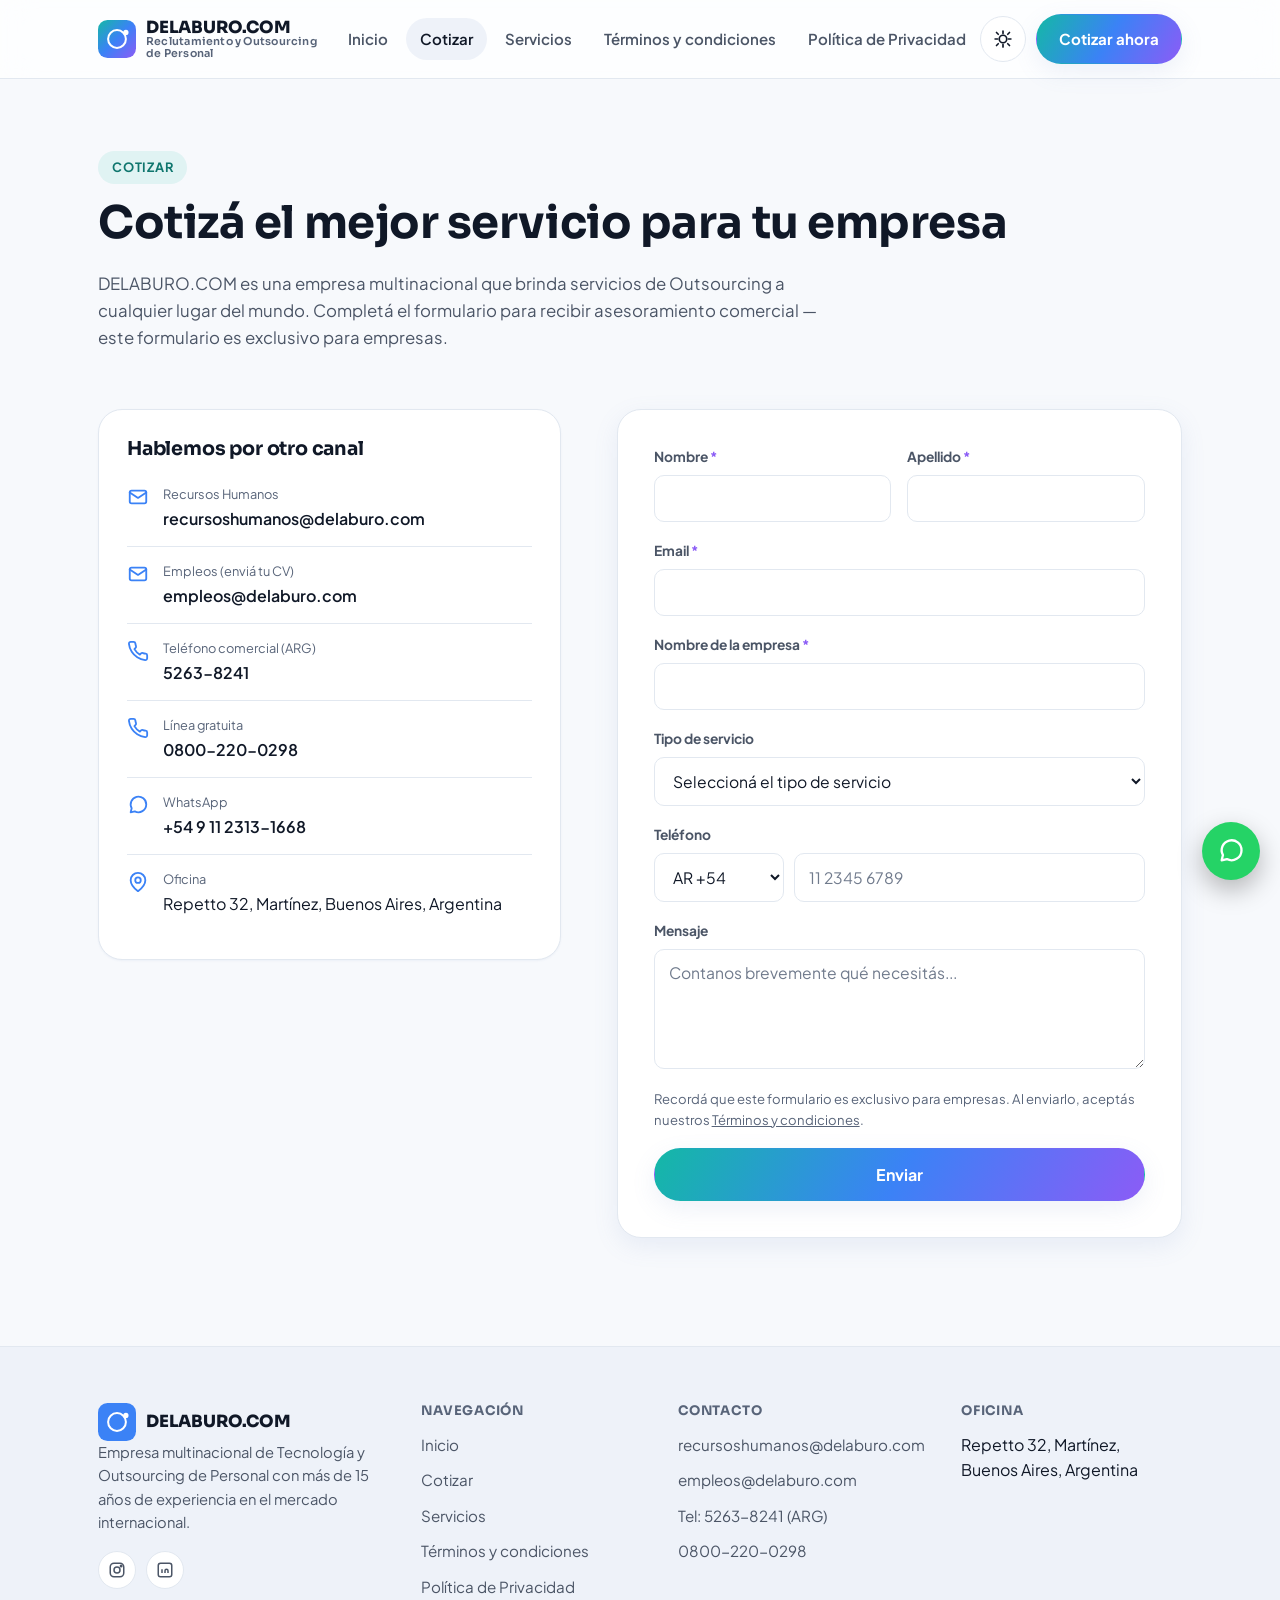
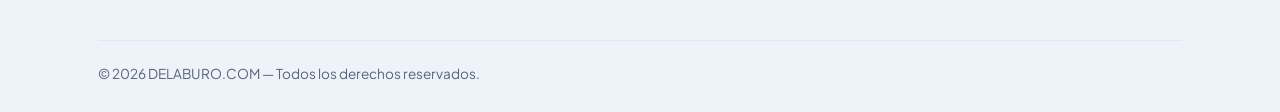
==== cotizar.html @ fa8ef49d "Add cotizar.html for quote requests This file contains the HTML structure for the 'Cotizar' page, in" ====
<!doctype html>
  <html lang="es">
  <head>
  <meta charset="UTF-8">
  <script>document.documentElement.classList.add('js');</script>
  <meta name="viewport" content="width=device-width, initial-scale=1">
  <title>Cotizar | DELABURO.COM</title>
  <meta name="description" content="Completá el formulario y recibí asesoramiento comercial de DELABURO.COM, empresa multinacional de Outsourcing de Personal y Tecnología.">
  <link rel="canonical" href="https://www.delaburo.com/cotizar.html">
  <meta name="theme-color" content="#3b82f6">
  <link rel="icon" href="favicon.svg" type="image/svg+xml">
  <link rel="preconnect" href="https://fonts.googleapis.com">
  <link rel="preconnect" href="https://fonts.gstatic.com" crossorigin>
  <link rel="stylesheet" href="assets/css/styles.css">
  </head>
  <body>
  <a class="skip-link" href="#main">Saltar al contenido principal</a>

  <header class="site-header">
  <div class="container nav">
  <a href="index.html" class="brand" aria-label="DELABURO.COM — Inicio">
  <svg class="brand-mark" viewBox="0 0 64 64" aria-hidden="true">
  <defs><linearGradient id="gNav" x1="0" y1="0" x2="1" y2="1">
  <stop offset="0%" stop-color="#14b8a6"/><stop offset="50%" stop-color="#3b82f6"/><stop offset="100%" stop-color="#8b5cf6"/>
  </linearGradient></defs>
  <rect width="64" height="64" rx="16" fill="url(#gNav)"/>
  <circle cx="32" cy="32" r="15" fill="none" stroke="#fff" stroke-width="3.4"/>
  <circle cx="47" cy="21" r="4.4" fill="#fff"/>
  </svg>
  <span class="brand-text"><strong>DELABURO.COM</strong><span>Reclutamiento y Outsourcing de Personal</span></span>
</a>

<nav class="nav-links" aria-label="Navegación principal">
<a href="index.html">Inicio</a>
<a href="cotizar.html" aria-current="page">Cotizar</a>
  <a href="index.html#servicios">Servicios</a>
  <a href="terminos.html">Términos y condiciones</a>
<a href="privacidad.html">Política de Privacidad</a>
</nav>

<div class="nav-actions">
<button class="theme-toggle" data-theme-toggle type="button" aria-label="Cambiar entre tema claro y oscuro" aria-pressed="false">
<svg class="icon-sun" viewBox="0 0 24 24" fill="none" stroke="currentColor" stroke-width="2" stroke-linecap="round" aria-hidden="true"><circle cx="12" cy="12" r="4.5"/><path d="M12 2.5v3M12 18.5v3M4.2 4.2l2.1 2.1M17.7 17.7l2.1 2.1M2.5 12h3M18.5 12h3M4.2 19.8l2.1-2.1M17.7 6.3l2.1-2.1"/></svg>
  <svg class="icon-moon" viewBox="0 0 24 24" fill="none" stroke="currentColor" stroke-width="2" stroke-linecap="round" stroke-linejoin="round" aria-hidden="true"><path d="M20 14.5A8.5 8.5 0 1 1 9.5 4a7 7 0 0 0 10.5 10.5Z"/></svg>
  </button>
  <a href="cotizar.html" class="btn btn-primary">Cotizar ahora</a>
  <button class="hamburger" data-mobile-open type="button" aria-label="Abrir menú" aria-expanded="false" aria-controls="mobile-nav">
  <svg viewBox="0 0 24 24" fill="none" stroke="currentColor" stroke-width="2" stroke-linecap="round" aria-hidden="true"><path d="M4 7h16M4 12h16M4 17h16"/></svg>
  </button>
  </div>
  </div>
  </header>

  <div class="mobile-nav" data-mobile-nav id="mobile-nav">
  <div class="mobile-nav-inner">
  <div class="mobile-nav-top">
  <span class="brand">
  <svg class="brand-mark" viewBox="0 0 64 64" aria-hidden="true"><rect width="64" height="64" rx="16" fill="#3b82f6"/><circle cx="32" cy="32" r="15" fill="none" stroke="#fff" stroke-width="3.4"/><circle cx="47" cy="21" r="4.4" fill="#fff"/></svg>
  <span class="brand-text"><strong>DELABURO.COM</strong></span>
  </span>
  <button class="close-btn" data-mobile-close type="button" aria-label="Cerrar menú">
  <svg viewBox="0 0 24 24" fill="none" stroke="currentColor" stroke-width="2" stroke-linecap="round" aria-hidden="true"><path d="M6 6l12 12M18 6L6 18"/></svg>
  </button>
  </div>
  <nav aria-label="Menú móvil">
  <a href="index.html">Inicio</a>
  <a href="cotizar.html">Cotizar</a>
  <a href="index.html#servicios">Servicios</a>
  <a href="terminos.html">Términos y condiciones</a>
<a href="privacidad.html">Política de Privacidad</a>
</nav>
<a href="cotizar.html" class="btn btn-primary btn-block btn-lg">Cotizar ahora</a>
  </div>
  </div>

  <main id="main">
  <section class="page-hero">
  <div class="container">
  <span class="section-eyebrow">Cotizar</span>
  <h1>Cotizá el mejor servicio para tu empresa</h1>
<p>DELABURO.COM es una empresa multinacional que brinda servicios de Outsourcing a cualquier lugar del mundo. Completá el formulario para recibir asesoramiento comercial — este formulario es exclusivo para empresas.</p>
</div>
</section>

  <section style="padding-top:0;">
  <div class="container contact-grid">
  <div class="info-card reveal">
  <h2 style="font-size:1.2rem;">Hablemos por otro canal</h2>
  <div class="info-row">
  <svg viewBox="0 0 24 24" fill="none" stroke="currentColor" stroke-width="2" stroke-linecap="round" stroke-linejoin="round"><rect x="3" y="5" width="18" height="14" rx="2"/><path d="m3 7 9 6 9-6"/></svg>
  <div><span class="label">Recursos Humanos</span><a href="mailto:recursoshumanos@delaburo.com">recursoshumanos@delaburo.com</a></div>
  </div>
  <div class="info-row">
  <svg viewBox="0 0 24 24" fill="none" stroke="currentColor" stroke-width="2" stroke-linecap="round" stroke-linejoin="round"><rect x="3" y="5" width="18" height="14" rx="2"/><path d="m3 7 9 6 9-6"/></svg>
  <div><span class="label">Empleos (enviá tu CV)</span><a href="mailto:empleos@delaburo.com">empleos@delaburo.com</a></div>
  </div>
  <div class="info-row">
  <svg viewBox="0 0 24 24" fill="none" stroke="currentColor" stroke-width="2" stroke-linecap="round" stroke-linejoin="round"><path d="M22 16.92v3a2 2 0 0 1-2.18 2 19.8 19.8 0 0 1-8.63-3.07 19.5 19.5 0 0 1-6-6 19.8 19.8 0 0 1-3.07-8.67A2 2 0 0 1 4.11 2h3a2 2 0 0 1 2 1.72c.13 1 .36 1.94.68 2.85a2 2 0 0 1-.45 2.11L8.09 9.91a16 16 0 0 0 6 6l1.23-1.25a2 2 0 0 1 2.11-.45c.91.32 1.85.55 2.85.68A2 2 0 0 1 22 16.92Z"/></svg>
  <div><span class="label">Teléfono comercial (ARG)</span><a href="tel:+541152638241">5263-8241</a></div>
  </div>
  <div class="info-row">
  <svg viewBox="0 0 24 24" fill="none" stroke="currentColor" stroke-width="2" stroke-linecap="round" stroke-linejoin="round"><path d="M22 16.92v3a2 2 0 0 1-2.18 2 19.8 19.8 0 0 1-8.63-3.07 19.5 19.5 0 0 1-6-6 19.8 19.8 0 0 1-3.07-8.67A2 2 0 0 1 4.11 2h3a2 2 0 0 1 2 1.72c.13 1 .36 1.94.68 2.85a2 2 0 0 1-.45 2.11L8.09 9.91a16 16 0 0 0 6 6l1.23-1.25a2 2 0 0 1 2.11-.45c.91.32 1.85.55 2.85.68A2 2 0 0 1 22 16.92Z"/></svg>
  <div><span class="label">Línea gratuita</span><a href="tel:08002200298">0800-220-0298</a></div>
</div>
<div class="info-row">
  <svg viewBox="0 0 24 24" fill="none" stroke="currentColor" stroke-width="2" stroke-linecap="round" stroke-linejoin="round"><path d="M21 11.5a8.5 8.5 0 0 1-12.5 7.4L4 20l1.1-4.5A8.5 8.5 0 1 1 21 11.5Z"/></svg>
  <div><span class="label">WhatsApp</span><a href="https://wa.me/5491123131668" target="_blank" rel="noopener">+54 9 11 2313-1668</a></div>
  </div>
  <div class="info-row">
  <svg viewBox="0 0 24 24" fill="none" stroke="currentColor" stroke-width="2" stroke-linecap="round" stroke-linejoin="round"><path d="M20 10c0 6-8 12-8 12s-8-6-8-12a8 8 0 0 1 16 0Z"/><circle cx="12" cy="10" r="3"/></svg>
  <div><span class="label">Oficina</span><span>Repetto 32, Martínez, Buenos Aires, Argentina</span></div>
  </div>
  </div>

  <div class="form-card reveal">
  <form data-quote-form data-endpoint="https://formspree.io/f/TU_ID_DE_FORMSPREE" novalidate>
  <div class="form-row">
  <div class="field">
  <label for="nombre">Nombre <span class="req">*</span></label>
  <input id="nombre" name="nombre" type="text" autocomplete="given-name" required>
  </div>
  <div class="field">
  <label for="apellido">Apellido <span class="req">*</span></label>
  <input id="apellido" name="apellido" type="text" autocomplete="family-name" required>
  </div>
  </div>

  <div class="field">
  <label for="email">Email <span class="req">*</span></label>
  <input id="email" name="email" type="email" autocomplete="email" required>
  </div>

  <div class="field">
  <label for="empresa">Nombre de la empresa <span class="req">*</span></label>
<input id="empresa" name="empresa" type="text" autocomplete="organization" required>
  </div>

  <div class="field">
  <label for="servicio">Tipo de servicio</label>
<select id="servicio" name="servicio">
<option value="">Seleccioná el tipo de servicio</option>
<option>Outsourcing de Personal</option>
<option>Reclutamiento y Selección de Talentos</option>
<option>Administración de Nóminas y Payroll</option>
<option>Consultoría especializada</option>
<option>IT Services e Instalaciones</option>
  <option>Software Factory</option>
  <option>Psicología online</option>
<option>Otro</option>
</select>
</div>

<div class="field">
  <label for="telefono">Teléfono</label>
  <div class="phone-row">
  <select aria-label="Prefijo telefónico" data-country-select>
  </select>
  <input id="telefono" name="telefono" type="tel" autocomplete="tel-national" placeholder="11 2345 6789">
  </div>
  </div>

  <div class="field">
  <label for="mensaje">Mensaje</label>
  <textarea id="mensaje" name="mensaje" placeholder="Contanos brevemente qué necesitás..."></textarea>
  </div>

  <p class="form-note">Recordá que este formulario es exclusivo para empresas. Al enviarlo, aceptás nuestros <a href="terminos.html" style="text-decoration:underline;">Términos y condiciones</a>.</p>

<button type="submit" class="btn btn-primary btn-block btn-lg">Enviar</button>
  <div class="form-status" data-form-status role="status" aria-live="polite"></div>
  </form>
  </div>
  </div>
  </section>
  </main>

  <footer class="site-footer">
  <div class="container">
  <div class="footer-grid">
  <div class="footer-brand">
  <a href="index.html" class="brand" aria-label="DELABURO.COM — Inicio">
  <svg class="brand-mark" viewBox="0 0 64 64" aria-hidden="true"><rect width="64" height="64" rx="16" fill="#3b82f6"/><circle cx="32" cy="32" r="15" fill="none" stroke="#fff" stroke-width="3.4"/><circle cx="47" cy="21" r="4.4" fill="#fff"/></svg>
  <span class="brand-text"><strong>DELABURO.COM</strong></span>
  </a>
  <p>Empresa multinacional de Tecnología y Outsourcing de Personal con más de 15 años de experiencia en el mercado internacional.</p>
  <div class="social-row">
  <a href="https://www.instagram.com/delaburo.com/" target="_blank" rel="noopener" aria-label="Delaburo en Instagram">
  <svg viewBox="0 0 24 24" fill="none" stroke="currentColor" stroke-width="2"><rect x="3" y="3" width="18" height="18" rx="5"/><circle cx="12" cy="12" r="4"/><circle cx="17.5" cy="6.5" r="1"/></svg>
  </a>
  <a href="https://www.linkedin.com/company/delaburo/" target="_blank" rel="noopener" aria-label="Delaburo en LinkedIn">
  <svg viewBox="0 0 24 24" fill="none" stroke="currentColor" stroke-width="2"><rect x="3" y="3" width="18" height="18" rx="3"/><line x1="8" y1="11" x2="8" y2="16"/><line x1="8" y1="8" x2="8" y2="8"/><path d="M12 16v-3a2 2 0 0 1 4 0v3"/></svg>
  </a>
  </div>
  </div>
  <div class="footer-col">
  <h3>Navegación</h3>
  <ul>
  <li><a href="index.html">Inicio</a></li>
  <li><a href="cotizar.html">Cotizar</a></li>
  <li><a href="index.html#servicios">Servicios</a></li>
  <li><a href="terminos.html">Términos y condiciones</a></li>
<li><a href="privacidad.html">Política de Privacidad</a></li>
</ul>
</div>
<div class="footer-col">
<h3>Contacto</h3>
<ul>
<li><a href="mailto:recursoshumanos@delaburo.com">recursoshumanos@delaburo.com</a></li>
<li><a href="mailto:empleos@delaburo.com">empleos@delaburo.com</a></li>
<li><a href="tel:+541152638241">Tel: 5263-8241 (ARG)</a></li>
<li><a href="tel:08002200298">0800-220-0298</a></li>
</ul>
</div>
  <div class="footer-col">
  <h3>Oficina</h3>
  <ul><li>Repetto 32, Martínez,<br>Buenos Aires, Argentina</li></ul>
  </div>
  </div>
  <div class="footer-bottom">
  <span>© <span data-year>2026</span> DELABURO.COM — Todos los derechos reservados.</span>
  </div>
  </div>
  </footer>

  <a class="wa-float" href="https://wa.me/5491123131668?text=Hola%20Delaburo%2C%20quisiera%20m%C3%A1s%20informaci%C3%B3n" target="_blank" rel="noopener" aria-label="Escribinos por WhatsApp">
  <svg viewBox="0 0 24 24" fill="none" stroke="#fff" stroke-width="2" stroke-linecap="round" stroke-linejoin="round" aria-hidden="true"><path d="M21 11.5a8.5 8.5 0 0 1-12.5 7.4L4 20l1.1-4.5A8.5 8.5 0 1 1 21 11.5Z"/></svg>
  </a>

  <script src="assets/js/countries.js" defer></script>
  <script src="assets/js/main.js" defer></script>
  </body>
  </html>
---- assets/css/styles.css ----
/* ==========================================================================
DELABURO.COM — Design System
Modernizacion 2026: identidad preservada (teal → azul → violeta),
con tema claro/oscuro, tipografia geometrica y micro-interacciones.
========================================================================== */

@import url('https://fonts.googleapis.com/css2?family=Plus+Jakarta+Sans:wght@400;500;600;700;800&family=Sora:wght@600;700;800&display=swap');

:root{
/* --- Brand hues (constantes en ambos temas) --- */
--brand-teal: #14b8a6;
--brand-teal-2: #2dd4bf;
--brand-blue: #3b82f6;
--brand-blue-2: #60a5fa;
--brand-violet: #8b5cf6;
--brand-violet-2: #a78bfa;
--brand-gradient: linear-gradient(120deg, var(--brand-teal) 0%, var(--brand-blue) 50%, var(--brand-violet) 100%);
--brand-gradient-soft: linear-gradient(120deg, rgba(20,184,166,.16) 0%, rgba(59,130,246,.16) 50%, rgba(139,92,246,.16) 100%);

/* --- Light theme tokens --- */
--bg: #f7f9fc;
--bg-elevated: #ffffff;
--surface: #ffffff;
--surface-2: #eef2f9;
--border: #e2e8f0;
--text: #101827;
--text-muted: #4b5566;
--text-soft: #586479;
--on-brand: #ffffff;
--shadow-color: 220 40% 60%;
--shadow-sm: 0 1px 2px hsl(var(--shadow-color) / 0.08);
--shadow-md: 0 8px 24px hsl(var(--shadow-color) / 0.12);
--shadow-lg: 0 20px 48px hsl(var(--shadow-color) / 0.16);
--focus-ring: 0 0 0 3px rgba(59,130,246,.45);
--nav-bg: rgba(255,255,255,.72);
--hero-fg: #ffffff;
--hero-overlay: linear-gradient(135deg, rgba(6,60,60,.62), rgba(10,45,110,.58) 55%, rgba(50,20,90,.55));
--chip-bg: rgba(20,184,166,.10);
--chip-fg: #0f766e;
--radius-sm: 10px;
--radius-md: 16px;
--radius-lg: 24px;
--radius-pill: 999px;
--maxw: 1180px;
--font-display: 'Sora', 'Plus Jakarta Sans', system-ui, sans-serif;
--font-body: 'Plus Jakarta Sans', system-ui, -apple-system, sans-serif;
}

:root:not([data-theme="light"]) {
@media (prefers-color-scheme: dark){
--bg: #0a0e17;
--bg-elevated: #0f1524;
--surface: #111827;
--surface-2: #161f33;
--border: #232f47;
--text: #eef2f9;
--text-muted: #aab4c8;
--text-soft: #7c869c;
--on-brand: #ffffff;
--shadow-color: 220 70% 3%;
--shadow-sm: 0 1px 2px hsl(var(--shadow-color) / 0.4);
--shadow-md: 0 8px 24px hsl(var(--shadow-color) / 0.55);
--shadow-lg: 0 24px 60px hsl(var(--shadow-color) / 0.6);
--nav-bg: rgba(15,21,36,.66);
--hero-fg: #ffffff;
--hero-overlay: linear-gradient(135deg, rgba(4,30,30,.72), rgba(8,25,60,.72) 55%, rgba(35,14,60,.72));
--chip-bg: rgba(45,212,191,.12);
--chip-fg: #5eead4;
}
}

:root[data-theme="dark"]{
--bg: #0a0e17;
--bg-elevated: #0f1524;
--surface: #111827;
--surface-2: #161f33;
--border: #232f47;
--text: #eef2f9;
--text-muted: #aab4c8;
--text-soft: #7c869c;
--on-brand: #ffffff;
--shadow-color: 220 70% 3%;
--shadow-sm: 0 1px 2px hsl(var(--shadow-color) / 0.4);
--shadow-md: 0 8px 24px hsl(var(--shadow-color) / 0.55);
--shadow-lg: 0 24px 60px hsl(var(--shadow-color) / 0.6);
--nav-bg: rgba(15,21,36,.66);
--hero-fg: #ffffff;
--hero-overlay: linear-gradient(135deg, rgba(4,30,30,.72), rgba(8,25,60,.72) 55%, rgba(35,14,60,.72));
--chip-bg: rgba(45,212,191,.12);
--chip-fg: #5eead4;
}

/* ---------- Reset & base ---------- */
*,*::before,*::after{ box-sizing: border-box; }
html{ scroll-behavior: smooth; overflow-x: hidden; }
@media (prefers-reduced-motion: reduce){
html{ scroll-behavior: auto; }
*,*::before,*::after{ animation-duration: .001ms !important; animation-iteration-count: 1 !important; transition-duration: .001ms !important; scroll-behavior: auto !important; }
}
body{
margin:0;
background: var(--bg);
color: var(--text);
font-family: var(--font-body);
font-size: 16px;
line-height: 1.6;
-webkit-font-smoothing: antialiased;
transition: background-color .35s ease, color .35s ease;
}
img{ max-width:100%; display:block; }
a{ color: inherit; text-decoration: none; }
h1,h2,h3,h4{ font-family: var(--font-display); line-height:1.15; margin:0 0 .5em; letter-spacing:-.01em; }
p{ margin:0 0 1em; color: var(--text-muted); }
ul{ margin:0; padding:0; list-style:none; }
button{ font-family: inherit; cursor:pointer; }
:focus-visible{ outline: none; box-shadow: var(--focus-ring); border-radius: 6px; }

.container{ width:100%; max-width: var(--maxw); margin-inline:auto; padding-inline: clamp(20px, 5vw, 48px); }
.visually-hidden{ position:absolute; width:1px; height:1px; padding:0; margin:-1px; overflow:hidden; clip:rect(0,0,0,0); white-space:nowrap; border:0; }

.skip-link{
position:absolute; left:12px; top:-60px; z-index:1000;
background: var(--brand-blue); color:#fff; padding:10px 16px; border-radius: var(--radius-sm);
transition: top .2s ease;
}
.skip-link:focus{ top:12px; }

/* ---------- Top announcement / utility ---------- */
.section-eyebrow{
display:inline-flex; align-items:center; gap:8px;
font-size: .8rem; font-weight:700; letter-spacing:.06em; text-transform:uppercase;
color: var(--chip-fg); background: var(--chip-bg);
padding: 6px 14px; border-radius: var(--radius-pill); margin-bottom: 14px;
}

/* ---------- Header / Nav ---------- */
.site-header{
position: sticky; top:0; z-index: 100;
background: var(--nav-bg);
backdrop-filter: blur(16px) saturate(140%);
-webkit-backdrop-filter: blur(16px) saturate(140%);
border-bottom: 1px solid var(--border);
}
.nav{
display:flex; align-items:center; justify-content:space-between;
padding-block: 14px;
}
.brand{ display:flex; align-items:center; gap:10px; font-family: var(--font-display); }
.brand-mark{ width:38px; height:38px; flex-shrink:0; }
.brand-text{ display:flex; flex-direction:column; line-height:1.05; }
.brand-text strong{ font-size: 1.05rem; font-weight:800; color: var(--text); }
.brand-text span{ font-size: .68rem; color: var(--text-soft); font-weight:600; letter-spacing:.02em; }

.nav-links{ display:flex; align-items:center; gap: 4px; }
.nav-links a{
font-weight:600; font-size:.94rem; color: var(--text-muted);
padding: 9px 14px; border-radius: var(--radius-pill);
transition: color .2s ease, background-color .2s ease;
white-space: nowrap;
}
.nav-links a:hover{ color: var(--text); background: var(--surface-2); }
.nav-links a[aria-current="page"]{ color: var(--text); background: var(--surface-2); }

.nav-actions{ display:flex; align-items:center; gap:10px; }

.theme-toggle{
position:relative; width:46px; height:46px; border-radius:50%;
border:1px solid var(--border); background: var(--surface);
display:flex; align-items:center; justify-content:center; color: var(--text);
transition: transform .2s ease, background-color .2s ease, border-color .2s ease;
}
.theme-toggle:hover{ transform: translateY(-2px); }
.theme-toggle svg{ width:20px; height:20px; }
.theme-toggle .icon-moon{ display:none; }
:root[data-theme="dark"] .theme-toggle .icon-sun{ display:none; }
:root[data-theme="dark"] .theme-toggle .icon-moon{ display:block; }
@media (prefers-color-scheme: dark){
:root:not([data-theme="light"]) .theme-toggle .icon-sun{ display:none; }
:root:not([data-theme="light"]) .theme-toggle .icon-moon{ display:block; }
}

.btn{
display:inline-flex; align-items:center; justify-content:center; gap:8px;
font-weight:700; font-size:.94rem; padding: 12px 22px; border-radius: var(--radius-pill);
border:1px solid transparent; transition: transform .2s ease, box-shadow .2s ease, background-color .2s ease, border-color .2s ease, color .2s ease;
white-space: nowrap;
}
.btn:active{ transform: translateY(1px); }
.btn-primary{ background: var(--brand-gradient); color:#fff; box-shadow: var(--shadow-md); }
.btn-primary:hover{ transform: translateY(-2px); box-shadow: var(--shadow-lg); }
.btn-ghost{ background: transparent; border-color: var(--border); color: var(--text); }
.btn-ghost:hover{ background: var(--surface-2); }
.btn-block{ width:100%; }
.btn-lg{ padding: 15px 28px; font-size:1rem; }

.hamburger{
display:none; width:46px; height:46px; border-radius: var(--radius-sm); border:1px solid var(--border);
background: var(--surface); align-items:center; justify-content:center; color: var(--text);
}
.hamburger svg{ width:22px; height:22px; }

/* Mobile nav sheet */
.mobile-nav{
display:none; position: fixed; inset:0; z-index: 200; background: var(--bg);
}
.mobile-nav.open{ display:block; }
.mobile-nav-inner{ padding: 18px clamp(20px,5vw,48px); }
.mobile-nav-top{ display:flex; align-items:center; justify-content:space-between; margin-bottom: 28px; }
.mobile-nav a{
display:block; padding: 16px 4px; font-size:1.25rem; font-weight:700; color: var(--text);
border-bottom: 1px solid var(--border);
}
.mobile-nav .btn{ margin-top: 24px; }
.close-btn{ width:46px; height:46px; border-radius:50%; border:1px solid var(--border); background:var(--surface); display:flex; align-items:center; justify-content:center; }
.close-btn svg{ width:20px; height:20px; }

@media (max-width: 900px){
.nav-links{ display:none; }
.hamburger{ display:flex; }
}
@media (max-width: 560px){
.nav-actions .btn-primary{ display:none; }
.brand-text span{ display:none; }
}

/* ---------- Hero ---------- */
.hero{
position:relative; overflow:hidden; color: var(--hero-fg);
padding-top: clamp(64px, 10vw, 108px);
padding-bottom: clamp(72px, 11vw, 130px);
}
.hero-bg{
position:absolute; inset:0; z-index:-2;
background: var(--brand-gradient);
background-size: 200% 200%;
animation: gradientShift 16s ease infinite;
}
@keyframes gradientShift{
0%{ background-position: 0% 50%; }
50%{ background-position: 100% 50%; }
100%{ background-position: 0% 50%; }
}
.hero-bg::after{ content:""; position:absolute; inset:0; background: var(--hero-overlay); }
.hero-noise{ position:absolute; inset:0; z-index:-1; opacity:.35; mix-blend-mode: overlay;
background-image: radial-gradient(circle at 20% 20%, rgba(255,255,255,.35), transparent 40%), radial-gradient(circle at 85% 30%, rgba(255,255,255,.25), transparent 45%), radial-gradient(circle at 50% 90%, rgba(255,255,255,.2), transparent 50%);
}
.hero-grid{ display:grid; grid-template-columns: 1.05fr .95fr; gap: clamp(32px, 6vw, 64px); align-items:center; }
@media (max-width: 980px){ .hero-grid{ grid-template-columns: 1fr; } }

.hero-eyebrow{
display:inline-flex; align-items:center; gap:8px; font-weight:700; font-size:.82rem;
letter-spacing:.06em; text-transform:uppercase; padding:7px 16px; border-radius: var(--radius-pill);
background: rgba(255,255,255,.14); border:1px solid rgba(255,255,255,.28); margin-bottom:20px;
backdrop-filter: blur(6px);
}
.hero h1{ font-size: clamp(2.1rem, 4.6vw, 3.4rem); font-weight:800; margin-bottom:.45em; }
.hero h1 em{ font-style:normal; background: linear-gradient(120deg,#fff,#d7f5ee); -webkit-background-clip:text; background-clip:text; color:transparent; }
.hero p.lead{ font-size: clamp(1rem, 1.6vw, 1.18rem); color: rgba(255,255,255,.88); max-width: 56ch; margin-bottom: 1.6em; }
.hero-ctas{ display:flex; flex-wrap:wrap; gap:14px; margin-bottom: 34px; }
.hero .btn-ghost{ border-color: rgba(255,255,255,.5); color:#fff; }
.hero .btn-ghost:hover{ background: rgba(255,255,255,.14); }

.hero-stats{ display:flex; flex-wrap:wrap; gap: clamp(20px,4vw,40px); }
.hero-stats div{ min-width:100px; }
.hero-stats strong{ display:block; font-family: var(--font-display); font-size: clamp(1.5rem,2.6vw,2rem); font-weight:800; }
.hero-stats span{ font-size:.85rem; color: rgba(255,255,255,.78); }

/* Hero visual: constellation graphic */
.hero-visual{ position:relative; aspect-ratio: 1/1; max-width:460px; margin-inline:auto; width:100%; }
.hero-visual svg{ width:100%; height:100%; }
.node-pulse{ animation: pulse 3s ease-in-out infinite; transform-origin: center; }
.node-pulse.d2{ animation-delay: .6s; }
.node-pulse.d3{ animation-delay: 1.2s; }
.node-pulse.d4{ animation-delay: 1.8s; }
@keyframes pulse{
0%,100%{ opacity:.55; transform: scale(1); }
50%{ opacity:1; transform: scale(1.18); }
}
.orbit{ animation: spin 40s linear infinite; transform-origin: center; }
.orbit-rev{ animation: spin 55s linear infinite reverse; transform-origin: center; }
@keyframes spin{ to{ transform: rotate(360deg); } }

/* ---------- Sections ---------- */
section{ padding-block: clamp(56px, 9vw, 108px); }
.section-head{ max-width: 640px; margin-bottom: clamp(32px, 5vw, 56px); }
.section-head.center{ margin-inline:auto; text-align:center; }
.section-head h2{ font-size: clamp(1.7rem, 3.4vw, 2.4rem); }
.section-head p{ font-size: 1.05rem; }

.alt-surface{ background: var(--surface-2); }

/* Reveal on scroll (progresive: sin JS, todo permanece visible) */
.js .reveal{ opacity:0; transform: translateY(24px); transition: opacity .7s ease, transform .7s ease; }
.js .reveal.is-visible{ opacity:1; transform:none; }

/* ---------- Cards grid (servicios / beneficios) ---------- */
.grid{ display:grid; gap: 20px; }
.grid-3{ grid-template-columns: repeat(3, 1fr); }
.grid-2{ grid-template-columns: repeat(2, 1fr); }
@media (max-width: 980px){ .grid-3{ grid-template-columns: repeat(2,1fr); } }
@media (max-width: 640px){ .grid-3, .grid-2{ grid-template-columns: 1fr; } }

.card{
background: var(--surface); border:1px solid var(--border); border-radius: var(--radius-lg);
padding: 28px; box-shadow: var(--shadow-sm);
transition: transform .25s ease, box-shadow .25s ease, border-color .25s ease;
}
.card:hover{ transform: translateY(-6px); box-shadow: var(--shadow-lg); border-color: transparent; }
.card-icon{
width:52px; height:52px; border-radius: var(--radius-md); display:flex; align-items:center; justify-content:center;
background: var(--brand-gradient-soft); color: var(--brand-blue); margin-bottom:18px;
}
:root[data-theme="dark"] .card-icon{ color: var(--brand-teal-2); }
@media (prefers-color-scheme: dark){ :root:not([data-theme="light"]) .card-icon{ color: var(--brand-teal-2); } }
.card-icon svg{ width:26px; height:26px; }
.card h3{ font-size:1.12rem; margin-bottom:.4em; }
.card p{ font-size:.96rem; margin-bottom:0; }

.check-list{ display:flex; flex-direction:column; gap:14px; }
.check-list li{ display:flex; align-items:flex-start; gap:12px; font-size:1rem; color: var(--text-muted); }
.check-list svg{ width:22px; height:22px; flex-shrink:0; color: var(--brand-teal); margin-top:2px; }

/* ---------- Sector strip (reemplaza logos que no tenemos) ---------- */
.sector-strip{ display:flex; flex-wrap:wrap; gap:12px; justify-content:center; }
.sector-chip{
display:inline-flex; align-items:center; gap:10px; padding: 12px 20px; border-radius: var(--radius-pill);
background: var(--surface); border:1px solid var(--border); font-weight:600; color: var(--text-muted); font-size:.94rem;
box-shadow: var(--shadow-sm);
}
.sector-chip svg{ width:18px; height:18px; color: var(--brand-blue); }

/* ---------- CTA banner ---------- */
.cta-banner{
position:relative; overflow:hidden; border-radius: var(--radius-lg); padding: clamp(36px,6vw,64px);
background: var(--brand-gradient); color:#fff; text-align:center; isolation:isolate;
}
.cta-banner::before{ content:""; position:absolute; inset:0; background: var(--hero-overlay); z-index:-1; }
.cta-banner h2{ color:#fff; font-size: clamp(1.5rem,3vw,2.1rem); }
.cta-banner p{ color: rgba(255,255,255,.86); max-width:56ch; margin-inline:auto; margin-bottom:1.6em; }
.cta-banner .btn-ghost{ border-color: rgba(255,255,255,.55); color:#fff; }
.cta-banner .btn-ghost:hover{ background: rgba(255,255,255,.16); }
.cta-actions{ display:flex; gap:14px; justify-content:center; flex-wrap:wrap; }

/* ---------- Contact / Cotizar ---------- */
.contact-grid{ display:grid; grid-template-columns: .9fr 1.1fr; gap: clamp(28px,5vw,56px); align-items:start; }
@media (max-width: 960px){ .contact-grid{ grid-template-columns: 1fr; } }

.info-card{ background: var(--surface); border:1px solid var(--border); border-radius: var(--radius-lg); padding: 28px; box-shadow: var(--shadow-sm); }
.info-row{ display:flex; gap:14px; padding-block:14px; border-bottom:1px solid var(--border); }
.info-row:last-child{ border-bottom:none; }
.info-row svg{ width:22px; height:22px; color: var(--brand-blue); flex-shrink:0; margin-top:2px; }
.info-row a{ color: var(--text); font-weight:600; }
.info-row a:hover{ color: var(--brand-blue); }
.info-row span.label{ display:block; font-size:.8rem; color: var(--text-soft); margin-bottom:2px; }

.form-card{ background: var(--surface); border:1px solid var(--border); border-radius: var(--radius-lg); padding: clamp(24px,4vw,36px); box-shadow: var(--shadow-md); }
.form-row{ display:grid; grid-template-columns: 1fr 1fr; gap:16px; }
@media (max-width:560px){ .form-row{ grid-template-columns:1fr; } }
.field{ margin-bottom:18px; }
.field label{ display:block; font-size:.86rem; font-weight:700; margin-bottom:7px; color: var(--text-muted); }
.field .req{ color: var(--brand-violet); }
.field input, .field select, .field textarea{
width:100%; padding: 13px 14px; border-radius: var(--radius-sm); border:1.5px solid var(--border);
background: var(--bg-elevated); color: var(--text); font-family: inherit; font-size:.98rem;
transition: border-color .2s ease, box-shadow .2s ease;
}
.field input:focus, .field select:focus, .field textarea:focus{ border-color: var(--brand-blue); box-shadow: var(--focus-ring); outline:none; }
.field input::placeholder, .field textarea::placeholder{ color: var(--text-soft); opacity:.85; }
.field textarea{ min-height: 120px; resize: vertical; }
.phone-row{ display:grid; grid-template-columns: 130px 1fr; gap:10px; }
.form-note{ font-size:.82rem; color: var(--text-soft); margin-top:-6px; margin-bottom:18px; }
.form-status{ margin-top:16px; padding:12px 16px; border-radius: var(--radius-sm); font-size:.92rem; font-weight:600; display:none; }
.form-status.show{ display:block; }
.form-status.ok{ background: rgba(20,184,166,.12); color:#0f766e; }
:root[data-theme="dark"] .form-status.ok{ color:#5eead4; }
.form-status.err{ background: rgba(239,68,68,.12); color:#b91c1c; }
:root[data-theme="dark"] .form-status.err{ color:#fca5a5; }

/* ---------- Footer ---------- */
.site-footer{ background: var(--surface-2); border-top:1px solid var(--border); padding-block: 56px 28px; margin-top: 0; }
.footer-grid{ display:grid; grid-template-columns: 1.3fr 1fr 1fr 1fr; gap: 36px; }
@media (max-width: 860px){ .footer-grid{ grid-template-columns: 1fr 1fr; } }
@media (max-width: 540px){ .footer-grid{ grid-template-columns: 1fr; } }
.footer-brand p{ max-width: 34ch; font-size:.92rem; }
.footer-col h3{ font-size:.82rem; text-transform:uppercase; letter-spacing:.06em; color: var(--text-soft); margin-bottom:14px; }
.footer-col ul{ display:flex; flex-direction:column; gap:10px; }
.footer-col a{ font-size:.95rem; color: var(--text-muted); }
.footer-col a:hover{ color: var(--brand-blue); }
.social-row{ display:flex; gap:10px; margin-top:16px; }
.social-row a{
width:38px; height:38px; border-radius:50%; border:1px solid var(--border); background: var(--surface);
display:flex; align-items:center; justify-content:center; color: var(--text-muted);
transition: color .2s ease, border-color .2s ease, transform .2s ease;
}
.social-row a:hover{ color: var(--brand-blue); transform: translateY(-2px); }
.social-row svg{ width:18px; height:18px; }
.footer-bottom{ margin-top: 40px; padding-top:22px; border-top:1px solid var(--border); display:flex; flex-wrap:wrap; gap:12px; justify-content:space-between; font-size:.85rem; color: var(--text-soft); }

/* ---------- WhatsApp float ---------- */
.wa-float{
position: fixed; right: 20px; bottom: 20px; z-index: 150;
width:58px; height:58px; border-radius:50%; background:#25D366; color:#fff;
display:flex; align-items:center; justify-content:center; box-shadow: 0 10px 26px rgba(0,0,0,.28);
transition: transform .2s ease;
}
.wa-float:hover{ transform: scale(1.08); }
.wa-float svg{ width:28px; height:28px; }

/* ---------- Legal pages ---------- */
.legal{ max-width: 780px; margin-inline:auto; }
.legal h1{ font-size: clamp(1.8rem,3.4vw,2.4rem); }
.legal .updated{ color: var(--text-soft); font-size:.9rem; margin-bottom: 2em; }
.legal h2{ font-size:1.25rem; margin-top:1.6em; }
.legal p{ font-size:1rem; }

/* ---------- Page hero (paginas internas) ---------- */
.page-hero{ padding-block: clamp(48px,7vw,72px) clamp(28px,5vw,40px); }
.page-hero h1{ font-size: clamp(1.9rem,4vw,2.8rem); }
.page-hero p{ max-width: 60ch; font-size:1.05rem; }

/* Utility */
.mt-0{ margin-top:0; }
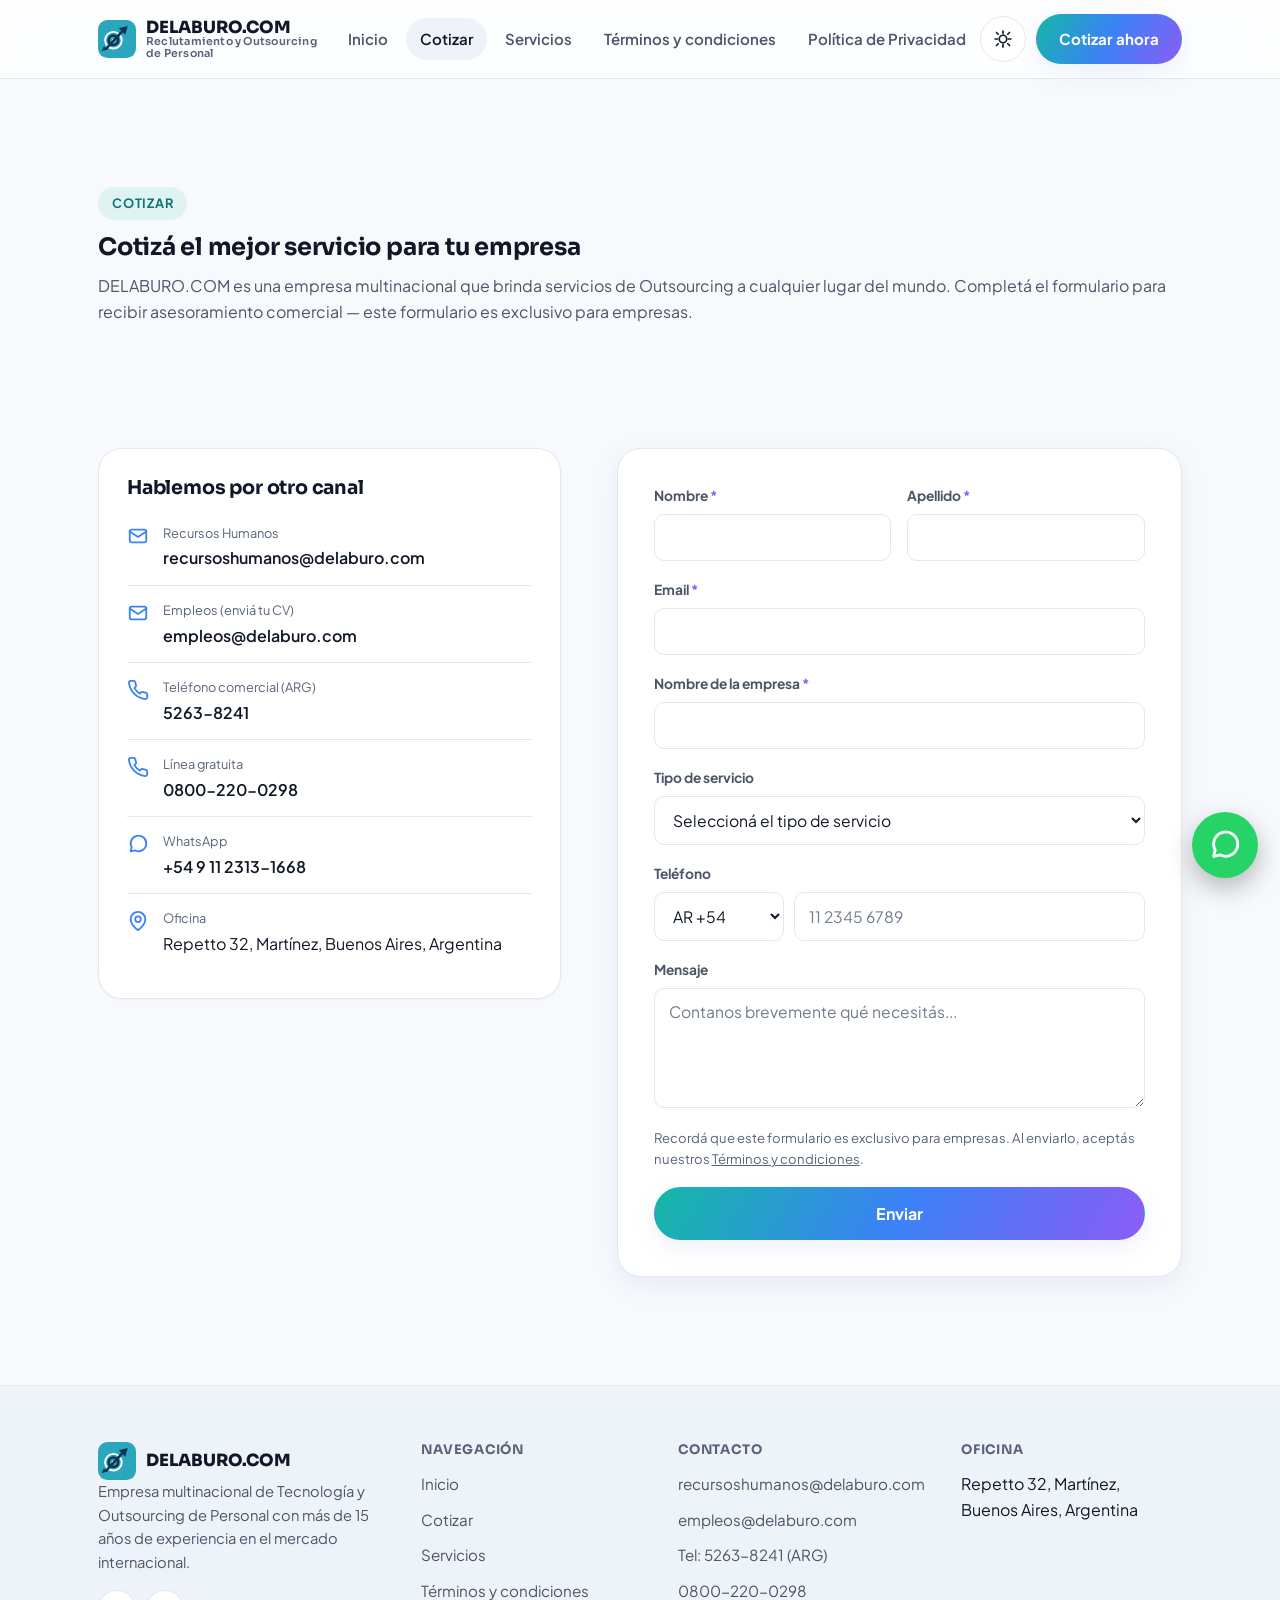
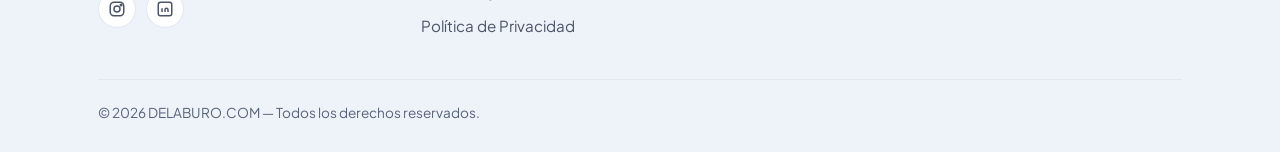
==== commit 5be9d05e: "Update SVG graphics and colors in cotizar.html" ====
--- a/cotizar.html
+++ b/cotizar.html
@@ -1,142 +1,151 @@
 <!doctype html>
-  <html lang="es">
-  <head>
-  <meta charset="UTF-8">
-  <script>document.documentElement.classList.add('js');</script>
-  <meta name="viewport" content="width=device-width, initial-scale=1">
-  <title>Cotizar | DELABURO.COM</title>
-  <meta name="description" content="Completá el formulario y recibí asesoramiento comercial de DELABURO.COM, empresa multinacional de Outsourcing de Personal y Tecnología.">
-  <link rel="canonical" href="https://www.delaburo.com/cotizar.html">
-  <meta name="theme-color" content="#3b82f6">
-  <link rel="icon" href="favicon.svg" type="image/svg+xml">
-  <link rel="preconnect" href="https://fonts.googleapis.com">
-  <link rel="preconnect" href="https://fonts.gstatic.com" crossorigin>
-  <link rel="stylesheet" href="assets/css/styles.css">
-  </head>
-  <body>
-  <a class="skip-link" href="#main">Saltar al contenido principal</a>
-
-  <header class="site-header">
-  <div class="container nav">
-  <a href="index.html" class="brand" aria-label="DELABURO.COM — Inicio">
-  <svg class="brand-mark" viewBox="0 0 64 64" aria-hidden="true">
-  <defs><linearGradient id="gNav" x1="0" y1="0" x2="1" y2="1">
-  <stop offset="0%" stop-color="#14b8a6"/><stop offset="50%" stop-color="#3b82f6"/><stop offset="100%" stop-color="#8b5cf6"/>
-  </linearGradient></defs>
-  <rect width="64" height="64" rx="16" fill="url(#gNav)"/>
-  <circle cx="32" cy="32" r="15" fill="none" stroke="#fff" stroke-width="3.4"/>
-  <circle cx="47" cy="21" r="4.4" fill="#fff"/>
-  </svg>
-  <span class="brand-text"><strong>DELABURO.COM</strong><span>Reclutamiento y Outsourcing de Personal</span></span>
+<html lang="es">
+<head>
+<meta charset="UTF-8">
+<script>document.documentElement.classList.add('js');</script>
+<meta name="viewport" content="width=device-width, initial-scale=1">
+<title>Cotizar | DELABURO.COM</title>
+<meta name="description" content="Completá el formulario y recibí asesoramiento comercial de DELABURO.COM, empresa multinacional de Outsourcing de Personal y Tecnología.">
+<link rel="canonical" href="https://www.delaburo.com/cotizar.html">
+<meta name="theme-color" content="#3b82f6">
+<link rel="icon" href="favicon.svg" type="image/svg+xml">
+<link rel="preconnect" href="https://fonts.googleapis.com">
+<link rel="preconnect" href="https://fonts.gstatic.com" crossorigin>
+<link rel="stylesheet" href="assets/css/styles.css">
+</head>
+<body>
+<a class="skip-link" href="#main">Saltar al contenido principal</a>
+
+<header class="site-header">
+<div class="container nav">
+<a href="index.html" class="brand" aria-label="DELABURO.COM — Inicio">
+<svg class="brand-mark" viewBox="0 0 64 64" aria-hidden="true">
+        <rect width="64" height="64" rx="16" fill="#2AA7BD"/>
+        <circle cx="26" cy="34" r="14" fill="none" stroke="#fff" stroke-width="3.2"/>
+        <circle cx="26" cy="34" r="8" fill="none" stroke="#123354" stroke-width="4.4"/>
+        <circle cx="26" cy="34" r="2.6" fill="#fff"/>
+        <path d="M14 48 L40 20" stroke="#123354" stroke-width="4.2" stroke-linecap="round"/>
+        <path d="M35 14 L50 10 L46 25 Z" fill="#123354"/>
+        <path d="M10 44 L16 50 L6 52 Z" fill="#123354"/>
+      </svg>
+<span class="brand-text"><strong>DELABURO.COM</strong><span>Reclutamiento y Outsourcing de Personal</span></span>
 </a>
 
 <nav class="nav-links" aria-label="Navegación principal">
 <a href="index.html">Inicio</a>
 <a href="cotizar.html" aria-current="page">Cotizar</a>
-  <a href="index.html#servicios">Servicios</a>
-  <a href="terminos.html">Términos y condiciones</a>
+<a href="index.html#servicios">Servicios</a>
+<a href="terminos.html">Términos y condiciones</a>
 <a href="privacidad.html">Política de Privacidad</a>
 </nav>
 
 <div class="nav-actions">
 <button class="theme-toggle" data-theme-toggle type="button" aria-label="Cambiar entre tema claro y oscuro" aria-pressed="false">
 <svg class="icon-sun" viewBox="0 0 24 24" fill="none" stroke="currentColor" stroke-width="2" stroke-linecap="round" aria-hidden="true"><circle cx="12" cy="12" r="4.5"/><path d="M12 2.5v3M12 18.5v3M4.2 4.2l2.1 2.1M17.7 17.7l2.1 2.1M2.5 12h3M18.5 12h3M4.2 19.8l2.1-2.1M17.7 6.3l2.1-2.1"/></svg>
-  <svg class="icon-moon" viewBox="0 0 24 24" fill="none" stroke="currentColor" stroke-width="2" stroke-linecap="round" stroke-linejoin="round" aria-hidden="true"><path d="M20 14.5A8.5 8.5 0 1 1 9.5 4a7 7 0 0 0 10.5 10.5Z"/></svg>
-  </button>
-  <a href="cotizar.html" class="btn btn-primary">Cotizar ahora</a>
-  <button class="hamburger" data-mobile-open type="button" aria-label="Abrir menú" aria-expanded="false" aria-controls="mobile-nav">
-  <svg viewBox="0 0 24 24" fill="none" stroke="currentColor" stroke-width="2" stroke-linecap="round" aria-hidden="true"><path d="M4 7h16M4 12h16M4 17h16"/></svg>
-  </button>
-  </div>
-  </div>
-  </header>
-
-  <div class="mobile-nav" data-mobile-nav id="mobile-nav">
-  <div class="mobile-nav-inner">
-  <div class="mobile-nav-top">
-  <span class="brand">
-  <svg class="brand-mark" viewBox="0 0 64 64" aria-hidden="true"><rect width="64" height="64" rx="16" fill="#3b82f6"/><circle cx="32" cy="32" r="15" fill="none" stroke="#fff" stroke-width="3.4"/><circle cx="47" cy="21" r="4.4" fill="#fff"/></svg>
-  <span class="brand-text"><strong>DELABURO.COM</strong></span>
-  </span>
-  <button class="close-btn" data-mobile-close type="button" aria-label="Cerrar menú">
-  <svg viewBox="0 0 24 24" fill="none" stroke="currentColor" stroke-width="2" stroke-linecap="round" aria-hidden="true"><path d="M6 6l12 12M18 6L6 18"/></svg>
-  </button>
-  </div>
-  <nav aria-label="Menú móvil">
-  <a href="index.html">Inicio</a>
-  <a href="cotizar.html">Cotizar</a>
-  <a href="index.html#servicios">Servicios</a>
-  <a href="terminos.html">Términos y condiciones</a>
+<svg class="icon-moon" viewBox="0 0 24 24" fill="none" stroke="currentColor" stroke-width="2" stroke-linecap="round" stroke-linejoin="round" aria-hidden="true"><path d="M20 14.5A8.5 8.5 0 1 1 9.5 4a7 7 0 0 0 10.5 10.5Z"/></svg>
+</button>
+<a href="cotizar.html" class="btn btn-primary">Cotizar ahora</a>
+<button class="hamburger" data-mobile-open type="button" aria-label="Abrir menú" aria-expanded="false" aria-controls="mobile-nav">
+<svg viewBox="0 0 24 24" fill="none" stroke="currentColor" stroke-width="2" stroke-linecap="round" aria-hidden="true"><path d="M4 7h16M4 12h16M4 17h16"/></svg>
+</button>
+</div>
+</div>
+</header>
+
+<div class="mobile-nav" data-mobile-nav id="mobile-nav">
+<div class="mobile-nav-inner">
+<div class="mobile-nav-top">
+<span class="brand">
+<svg class="brand-mark" viewBox="0 0 64 64" aria-hidden="true">
+        <rect width="64" height="64" rx="16" fill="#2AA7BD"/>
+        <circle cx="26" cy="34" r="14" fill="none" stroke="#fff" stroke-width="3.2"/>
+        <circle cx="26" cy="34" r="8" fill="none" stroke="#123354" stroke-width="4.4"/>
+        <circle cx="26" cy="34" r="2.6" fill="#fff"/>
+        <path d="M14 48 L40 20" stroke="#123354" stroke-width="4.2" stroke-linecap="round"/>
+        <path d="M35 14 L50 10 L46 25 Z" fill="#123354"/>
+        <path d="M10 44 L16 50 L6 52 Z" fill="#123354"/>
+      </svg>
+<span class="brand-text"><strong>DELABURO.COM</strong></span>
+</span>
+<button class="close-btn" data-mobile-close type="button" aria-label="Cerrar menú">
+<svg viewBox="0 0 24 24" fill="none" stroke="currentColor" stroke-width="2" stroke-linecap="round" aria-hidden="true"><path d="M6 6l12 12M18 6L6 18"/></svg>
+</button>
+</div>
+<nav aria-label="Menú móvil">
+<a href="index.html">Inicio</a>
+<a href="cotizar.html">Cotizar</a>
+<a href="index.html#servicios">Servicios</a>
+<a href="terminos.html">Términos y condiciones</a>
 <a href="privacidad.html">Política de Privacidad</a>
 </nav>
 <a href="cotizar.html" class="btn btn-primary btn-block btn-lg">Cotizar ahora</a>
-  </div>
-  </div>
-
-  <main id="main">
-  <section class="page-hero">
-  <div class="container">
-  <span class="section-eyebrow">Cotizar</span>
-  <h1>Cotizá el mejor servicio para tu empresa</h1>
+</div>
+</div>
+
+<main id="main">
+<section class="page-hero">
+<div class="container">
+<span class="section-eyebrow">Cotizar</span>
+<h1>Cotizá el mejor servicio para tu empresa</h1>
 <p>DELABURO.COM es una empresa multinacional que brinda servicios de Outsourcing a cualquier lugar del mundo. Completá el formulario para recibir asesoramiento comercial — este formulario es exclusivo para empresas.</p>
 </div>
 </section>
 
-  <section style="padding-top:0;">
-  <div class="container contact-grid">
-  <div class="info-card reveal">
-  <h2 style="font-size:1.2rem;">Hablemos por otro canal</h2>
-  <div class="info-row">
-  <svg viewBox="0 0 24 24" fill="none" stroke="currentColor" stroke-width="2" stroke-linecap="round" stroke-linejoin="round"><rect x="3" y="5" width="18" height="14" rx="2"/><path d="m3 7 9 6 9-6"/></svg>
-  <div><span class="label">Recursos Humanos</span><a href="mailto:recursoshumanos@delaburo.com">recursoshumanos@delaburo.com</a></div>
-  </div>
-  <div class="info-row">
-  <svg viewBox="0 0 24 24" fill="none" stroke="currentColor" stroke-width="2" stroke-linecap="round" stroke-linejoin="round"><rect x="3" y="5" width="18" height="14" rx="2"/><path d="m3 7 9 6 9-6"/></svg>
-  <div><span class="label">Empleos (enviá tu CV)</span><a href="mailto:empleos@delaburo.com">empleos@delaburo.com</a></div>
-  </div>
-  <div class="info-row">
-  <svg viewBox="0 0 24 24" fill="none" stroke="currentColor" stroke-width="2" stroke-linecap="round" stroke-linejoin="round"><path d="M22 16.92v3a2 2 0 0 1-2.18 2 19.8 19.8 0 0 1-8.63-3.07 19.5 19.5 0 0 1-6-6 19.8 19.8 0 0 1-3.07-8.67A2 2 0 0 1 4.11 2h3a2 2 0 0 1 2 1.72c.13 1 .36 1.94.68 2.85a2 2 0 0 1-.45 2.11L8.09 9.91a16 16 0 0 0 6 6l1.23-1.25a2 2 0 0 1 2.11-.45c.91.32 1.85.55 2.85.68A2 2 0 0 1 22 16.92Z"/></svg>
-  <div><span class="label">Teléfono comercial (ARG)</span><a href="tel:+541152638241">5263-8241</a></div>
-  </div>
-  <div class="info-row">
-  <svg viewBox="0 0 24 24" fill="none" stroke="currentColor" stroke-width="2" stroke-linecap="round" stroke-linejoin="round"><path d="M22 16.92v3a2 2 0 0 1-2.18 2 19.8 19.8 0 0 1-8.63-3.07 19.5 19.5 0 0 1-6-6 19.8 19.8 0 0 1-3.07-8.67A2 2 0 0 1 4.11 2h3a2 2 0 0 1 2 1.72c.13 1 .36 1.94.68 2.85a2 2 0 0 1-.45 2.11L8.09 9.91a16 16 0 0 0 6 6l1.23-1.25a2 2 0 0 1 2.11-.45c.91.32 1.85.55 2.85.68A2 2 0 0 1 22 16.92Z"/></svg>
-  <div><span class="label">Línea gratuita</span><a href="tel:08002200298">0800-220-0298</a></div>
-</div>
-<div class="info-row">
-  <svg viewBox="0 0 24 24" fill="none" stroke="currentColor" stroke-width="2" stroke-linecap="round" stroke-linejoin="round"><path d="M21 11.5a8.5 8.5 0 0 1-12.5 7.4L4 20l1.1-4.5A8.5 8.5 0 1 1 21 11.5Z"/></svg>
-  <div><span class="label">WhatsApp</span><a href="https://wa.me/5491123131668" target="_blank" rel="noopener">+54 9 11 2313-1668</a></div>
-  </div>
-  <div class="info-row">
-  <svg viewBox="0 0 24 24" fill="none" stroke="currentColor" stroke-width="2" stroke-linecap="round" stroke-linejoin="round"><path d="M20 10c0 6-8 12-8 12s-8-6-8-12a8 8 0 0 1 16 0Z"/><circle cx="12" cy="10" r="3"/></svg>
-  <div><span class="label">Oficina</span><span>Repetto 32, Martínez, Buenos Aires, Argentina</span></div>
-  </div>
-  </div>
-
-  <div class="form-card reveal">
-  <form data-quote-form data-endpoint="https://formspree.io/f/TU_ID_DE_FORMSPREE" novalidate>
-  <div class="form-row">
-  <div class="field">
-  <label for="nombre">Nombre <span class="req">*</span></label>
-  <input id="nombre" name="nombre" type="text" autocomplete="given-name" required>
-  </div>
-  <div class="field">
-  <label for="apellido">Apellido <span class="req">*</span></label>
-  <input id="apellido" name="apellido" type="text" autocomplete="family-name" required>
-  </div>
-  </div>
-
-  <div class="field">
-  <label for="email">Email <span class="req">*</span></label>
-  <input id="email" name="email" type="email" autocomplete="email" required>
-  </div>
-
-  <div class="field">
-  <label for="empresa">Nombre de la empresa <span class="req">*</span></label>
+<section style="padding-top:0;">
+<div class="container contact-grid">
+<div class="info-card reveal">
+<h2 style="font-size:1.2rem;">Hablemos por otro canal</h2>
+<div class="info-row">
+<svg viewBox="0 0 24 24" fill="none" stroke="currentColor" stroke-width="2" stroke-linecap="round" stroke-linejoin="round"><rect x="3" y="5" width="18" height="14" rx="2"/><path d="m3 7 9 6 9-6"/></svg>
+<div><span class="label">Recursos Humanos</span><a href="mailto:recursoshumanos@delaburo.com">recursoshumanos@delaburo.com</a></div>
+</div>
+<div class="info-row">
+<svg viewBox="0 0 24 24" fill="none" stroke="currentColor" stroke-width="2" stroke-linecap="round" stroke-linejoin="round"><rect x="3" y="5" width="18" height="14" rx="2"/><path d="m3 7 9 6 9-6"/></svg>
+<div><span class="label">Empleos (enviá tu CV)</span><a href="mailto:empleos@delaburo.com">empleos@delaburo.com</a></div>
+</div>
+<div class="info-row">
+<svg viewBox="0 0 24 24" fill="none" stroke="currentColor" stroke-width="2" stroke-linecap="round" stroke-linejoin="round"><path d="M22 16.92v3a2 2 0 0 1-2.18 2 19.8 19.8 0 0 1-8.63-3.07 19.5 19.5 0 0 1-6-6 19.8 19.8 0 0 1-3.07-8.67A2 2 0 0 1 4.11 2h3a2 2 0 0 1 2 1.72c.13 1 .36 1.94.68 2.85a2 2 0 0 1-.45 2.11L8.09 9.91a16 16 0 0 0 6 6l1.23-1.25a2 2 0 0 1 2.11-.45c.91.32 1.85.55 2.85.68A2 2 0 0 1 22 16.92Z"/></svg>
+<div><span class="label">Teléfono comercial (ARG)</span><a href="tel:+541152638241">5263-8241</a></div>
+</div>
+<div class="info-row">
+<svg viewBox="0 0 24 24" fill="none" stroke="currentColor" stroke-width="2" stroke-linecap="round" stroke-linejoin="round"><path d="M22 16.92v3a2 2 0 0 1-2.18 2 19.8 19.8 0 0 1-8.63-3.07 19.5 19.5 0 0 1-6-6 19.8 19.8 0 0 1-3.07-8.67A2 2 0 0 1 4.11 2h3a2 2 0 0 1 2 1.72c.13 1 .36 1.94.68 2.85a2 2 0 0 1-.45 2.11L8.09 9.91a16 16 0 0 0 6 6l1.23-1.25a2 2 0 0 1 2.11-.45c.91.32 1.85.55 2.85.68A2 2 0 0 1 22 16.92Z"/></svg>
+<div><span class="label">Línea gratuita</span><a href="tel:08002200298">0800-220-0298</a></div>
+</div>
+<div class="info-row">
+<svg viewBox="0 0 24 24" fill="none" stroke="currentColor" stroke-width="2" stroke-linecap="round" stroke-linejoin="round"><path d="M21 11.5a8.5 8.5 0 0 1-12.5 7.4L4 20l1.1-4.5A8.5 8.5 0 1 1 21 11.5Z"/></svg>
+<div><span class="label">WhatsApp</span><a href="https://wa.me/5491123131668" target="_blank" rel="noopener">+54 9 11 2313-1668</a></div>
+</div>
+<div class="info-row">
+<svg viewBox="0 0 24 24" fill="none" stroke="currentColor" stroke-width="2" stroke-linecap="round" stroke-linejoin="round"><path d="M20 10c0 6-8 12-8 12s-8-6-8-12a8 8 0 0 1 16 0Z"/><circle cx="12" cy="10" r="3"/></svg>
+<div><span class="label">Oficina</span><span>Repetto 32, Martínez, Buenos Aires, Argentina</span></div>
+</div>
+</div>
+
+<div class="form-card reveal">
+<form data-quote-form data-endpoint="https://formspree.io/f/TU_ID_DE_FORMSPREE" novalidate>
+<div class="form-row">
+<div class="field">
+<label for="nombre">Nombre <span class="req">*</span></label>
+<input id="nombre" name="nombre" type="text" autocomplete="given-name" required>
+</div>
+<div class="field">
+<label for="apellido">Apellido <span class="req">*</span></label>
+<input id="apellido" name="apellido" type="text" autocomplete="family-name" required>
+</div>
+</div>
+
+<div class="field">
+<label for="email">Email <span class="req">*</span></label>
+<input id="email" name="email" type="email" autocomplete="email" required>
+</div>
+
+<div class="field">
+<label for="empresa">Nombre de la empresa <span class="req">*</span></label>
 <input id="empresa" name="empresa" type="text" autocomplete="organization" required>
-  </div>
-
-  <div class="field">
-  <label for="servicio">Tipo de servicio</label>
+</div>
+
+<div class="field">
+<label for="servicio">Tipo de servicio</label>
 <select id="servicio" name="servicio">
 <option value="">Seleccioná el tipo de servicio</option>
 <option>Outsourcing de Personal</option>
@@ -144,61 +153,69 @@
 <option>Administración de Nóminas y Payroll</option>
 <option>Consultoría especializada</option>
 <option>IT Services e Instalaciones</option>
-  <option>Software Factory</option>
-  <option>Psicología online</option>
+<option>Software Factory</option>
+<option>Psicología online</option>
 <option>Otro</option>
 </select>
 </div>
 
 <div class="field">
-  <label for="telefono">Teléfono</label>
-  <div class="phone-row">
-  <select aria-label="Prefijo telefónico" data-country-select>
-  </select>
-  <input id="telefono" name="telefono" type="tel" autocomplete="tel-national" placeholder="11 2345 6789">
-  </div>
-  </div>
-
-  <div class="field">
-  <label for="mensaje">Mensaje</label>
-  <textarea id="mensaje" name="mensaje" placeholder="Contanos brevemente qué necesitás..."></textarea>
-  </div>
-
-  <p class="form-note">Recordá que este formulario es exclusivo para empresas. Al enviarlo, aceptás nuestros <a href="terminos.html" style="text-decoration:underline;">Términos y condiciones</a>.</p>
+<label for="telefono">Teléfono</label>
+<div class="phone-row">
+<select aria-label="Prefijo telefónico" data-country-select>
+</select>
+<input id="telefono" name="telefono" type="tel" autocomplete="tel-national" placeholder="11 2345 6789">
+</div>
+</div>
+
+<div class="field">
+<label for="mensaje">Mensaje</label>
+<textarea id="mensaje" name="mensaje" placeholder="Contanos brevemente qué necesitás..."></textarea>
+</div>
+
+<p class="form-note">Recordá que este formulario es exclusivo para empresas. Al enviarlo, aceptás nuestros <a href="terminos.html" style="text-decoration:underline;">Términos y condiciones</a>.</p>
 
 <button type="submit" class="btn btn-primary btn-block btn-lg">Enviar</button>
-  <div class="form-status" data-form-status role="status" aria-live="polite"></div>
-  </form>
-  </div>
-  </div>
-  </section>
-  </main>
-
-  <footer class="site-footer">
-  <div class="container">
-  <div class="footer-grid">
-  <div class="footer-brand">
-  <a href="index.html" class="brand" aria-label="DELABURO.COM — Inicio">
-  <svg class="brand-mark" viewBox="0 0 64 64" aria-hidden="true"><rect width="64" height="64" rx="16" fill="#3b82f6"/><circle cx="32" cy="32" r="15" fill="none" stroke="#fff" stroke-width="3.4"/><circle cx="47" cy="21" r="4.4" fill="#fff"/></svg>
-  <span class="brand-text"><strong>DELABURO.COM</strong></span>
-  </a>
-  <p>Empresa multinacional de Tecnología y Outsourcing de Personal con más de 15 años de experiencia en el mercado internacional.</p>
-  <div class="social-row">
-  <a href="https://www.instagram.com/delaburo.com/" target="_blank" rel="noopener" aria-label="Delaburo en Instagram">
-  <svg viewBox="0 0 24 24" fill="none" stroke="currentColor" stroke-width="2"><rect x="3" y="3" width="18" height="18" rx="5"/><circle cx="12" cy="12" r="4"/><circle cx="17.5" cy="6.5" r="1"/></svg>
-  </a>
-  <a href="https://www.linkedin.com/company/delaburo/" target="_blank" rel="noopener" aria-label="Delaburo en LinkedIn">
-  <svg viewBox="0 0 24 24" fill="none" stroke="currentColor" stroke-width="2"><rect x="3" y="3" width="18" height="18" rx="3"/><line x1="8" y1="11" x2="8" y2="16"/><line x1="8" y1="8" x2="8" y2="8"/><path d="M12 16v-3a2 2 0 0 1 4 0v3"/></svg>
-  </a>
-  </div>
-  </div>
-  <div class="footer-col">
-  <h3>Navegación</h3>
-  <ul>
-  <li><a href="index.html">Inicio</a></li>
-  <li><a href="cotizar.html">Cotizar</a></li>
-  <li><a href="index.html#servicios">Servicios</a></li>
-  <li><a href="terminos.html">Términos y condiciones</a></li>
+<div class="form-status" data-form-status role="status" aria-live="polite"></div>
+</form>
+</div>
+</div>
+</section>
+</main>
+
+<footer class="site-footer">
+<div class="container">
+<div class="footer-grid">
+<div class="footer-brand">
+<a href="index.html" class="brand" aria-label="DELABURO.COM — Inicio">
+<svg class="brand-mark" viewBox="0 0 64 64" aria-hidden="true">
+        <rect width="64" height="64" rx="16" fill="#2AA7BD"/>
+        <circle cx="26" cy="34" r="14" fill="none" stroke="#fff" stroke-width="3.2"/>
+        <circle cx="26" cy="34" r="8" fill="none" stroke="#123354" stroke-width="4.4"/>
+        <circle cx="26" cy="34" r="2.6" fill="#fff"/>
+        <path d="M14 48 L40 20" stroke="#123354" stroke-width="4.2" stroke-linecap="round"/>
+        <path d="M35 14 L50 10 L46 25 Z" fill="#123354"/>
+        <path d="M10 44 L16 50 L6 52 Z" fill="#123354"/>
+      </svg>
+<span class="brand-text"><strong>DELABURO.COM</strong></span>
+</a>
+<p>Empresa multinacional de Tecnología y Outsourcing de Personal con más de 15 años de experiencia en el mercado internacional.</p>
+<div class="social-row">
+<a href="https://www.instagram.com/delaburo.com/" target="_blank" rel="noopener" aria-label="Delaburo en Instagram">
+<svg viewBox="0 0 24 24" fill="none" stroke="currentColor" stroke-width="2"><rect x="3" y="3" width="18" height="18" rx="5"/><circle cx="12" cy="12" r="4"/><circle cx="17.5" cy="6.5" r="1"/></svg>
+</a>
+<a href="https://www.linkedin.com/company/delaburo/" target="_blank" rel="noopener" aria-label="Delaburo en LinkedIn">
+<svg viewBox="0 0 24 24" fill="none" stroke="currentColor" stroke-width="2"><rect x="3" y="3" width="18" height="18" rx="3"/><line x1="8" y1="11" x2="8" y2="16"/><line x1="8" y1="8" x2="8" y2="8"/><path d="M12 16v-3a2 2 0 0 1 4 0v3"/></svg>
+</a>
+</div>
+</div>
+<div class="footer-col">
+<h3>Navegación</h3>
+<ul>
+<li><a href="index.html">Inicio</a></li>
+<li><a href="cotizar.html">Cotizar</a></li>
+<li><a href="index.html#servicios">Servicios</a></li>
+<li><a href="terminos.html">Términos y condiciones</a></li>
 <li><a href="privacidad.html">Política de Privacidad</a></li>
 </ul>
 </div>
@@ -211,23 +228,22 @@
 <li><a href="tel:08002200298">0800-220-0298</a></li>
 </ul>
 </div>
-  <div class="footer-col">
-  <h3>Oficina</h3>
-  <ul><li>Repetto 32, Martínez,<br>Buenos Aires, Argentina</li></ul>
-  </div>
-  </div>
-  <div class="footer-bottom">
-  <span>© <span data-year>2026</span> DELABURO.COM — Todos los derechos reservados.</span>
-  </div>
-  </div>
-  </footer>
-
-  <a class="wa-float" href="https://wa.me/5491123131668?text=Hola%20Delaburo%2C%20quisiera%20m%C3%A1s%20informaci%C3%B3n" target="_blank" rel="noopener" aria-label="Escribinos por WhatsApp">
-  <svg viewBox="0 0 24 24" fill="none" stroke="#fff" stroke-width="2" stroke-linecap="round" stroke-linejoin="round" aria-hidden="true"><path d="M21 11.5a8.5 8.5 0 0 1-12.5 7.4L4 20l1.1-4.5A8.5 8.5 0 1 1 21 11.5Z"/></svg>
-  </a>
-
-  <script src="assets/js/countries.js" defer></script>
-  <script src="assets/js/main.js" defer></script>
-  </body>
-  </html>
-  
+<div class="footer-col">
+<h3>Oficina</h3>
+<ul><li>Repetto 32, Martínez,<br>Buenos Aires, Argentina</li></ul>
+</div>
+</div>
+<div class="footer-bottom">
+<span>© <span data-year>2026</span> DELABURO.COM — Todos los derechos reservados.</span>
+</div>
+</div>
+</footer>
+
+<a class="wa-float" href="https://wa.me/5491123131668?text=Hola%20Delaburo%2C%20quisiera%20más%20información" target="_blank" rel="noopener" aria-label="Escribinos por WhatsApp">
+<svg viewBox="0 0 24 24" fill="none" stroke="#fff" stroke-width="2" stroke-linecap="round" stroke-linejoin="round" aria-hidden="true"><path d="M21 11.5a8.5 8.5 0 0 1-12.5 7.4L4 20l1.1-4.5A8.5 8.5 0 1 1 21 11.5Z"/></svg>
+</a>
+
+<script src="assets/js/countries.js" defer></script>
+<script src="assets/js/main.js" defer></script>
+</body>
+</html>
--- a/assets/css/styles.css
+++ b/assets/css/styles.css
@@ -1,111 +1,111 @@
 /* ==========================================================================
-DELABURO.COM — Design System
-Modernizacion 2026: identidad preservada (teal → azul → violeta),
-con tema claro/oscuro, tipografia geometrica y micro-interacciones.
-========================================================================== */
+   DELABURO.COM — Design System
+   Modernizacion 2026: identidad preservada (teal → azul → violeta),
+   con tema claro/oscuro, tipografia geometrica y micro-interacciones.
+   ========================================================================== */
 
 @import url('https://fonts.googleapis.com/css2?family=Plus+Jakarta+Sans:wght@400;500;600;700;800&family=Sora:wght@600;700;800&display=swap');
 
 :root{
-/* --- Brand hues (constantes en ambos temas) --- */
---brand-teal: #14b8a6;
---brand-teal-2: #2dd4bf;
---brand-blue: #3b82f6;
---brand-blue-2: #60a5fa;
---brand-violet: #8b5cf6;
---brand-violet-2: #a78bfa;
---brand-gradient: linear-gradient(120deg, var(--brand-teal) 0%, var(--brand-blue) 50%, var(--brand-violet) 100%);
---brand-gradient-soft: linear-gradient(120deg, rgba(20,184,166,.16) 0%, rgba(59,130,246,.16) 50%, rgba(139,92,246,.16) 100%);
-
-/* --- Light theme tokens --- */
---bg: #f7f9fc;
---bg-elevated: #ffffff;
---surface: #ffffff;
---surface-2: #eef2f9;
---border: #e2e8f0;
---text: #101827;
---text-muted: #4b5566;
---text-soft: #586479;
---on-brand: #ffffff;
---shadow-color: 220 40% 60%;
---shadow-sm: 0 1px 2px hsl(var(--shadow-color) / 0.08);
---shadow-md: 0 8px 24px hsl(var(--shadow-color) / 0.12);
---shadow-lg: 0 20px 48px hsl(var(--shadow-color) / 0.16);
---focus-ring: 0 0 0 3px rgba(59,130,246,.45);
---nav-bg: rgba(255,255,255,.72);
---hero-fg: #ffffff;
---hero-overlay: linear-gradient(135deg, rgba(6,60,60,.62), rgba(10,45,110,.58) 55%, rgba(50,20,90,.55));
---chip-bg: rgba(20,184,166,.10);
---chip-fg: #0f766e;
---radius-sm: 10px;
---radius-md: 16px;
---radius-lg: 24px;
---radius-pill: 999px;
---maxw: 1180px;
---font-display: 'Sora', 'Plus Jakarta Sans', system-ui, sans-serif;
---font-body: 'Plus Jakarta Sans', system-ui, -apple-system, sans-serif;
+  /* --- Brand hues (constantes en ambos temas) --- */
+  --brand-teal: #14b8a6;
+  --brand-teal-2: #2dd4bf;
+  --brand-blue: #3b82f6;
+  --brand-blue-2: #60a5fa;
+  --brand-violet: #8b5cf6;
+  --brand-violet-2: #a78bfa;
+  --brand-gradient: linear-gradient(120deg, var(--brand-teal) 0%, var(--brand-blue) 50%, var(--brand-violet) 100%);
+  --brand-gradient-soft: linear-gradient(120deg, rgba(20,184,166,.16) 0%, rgba(59,130,246,.16) 50%, rgba(139,92,246,.16) 100%);
+
+  /* --- Light theme tokens --- */
+  --bg: #f7f9fc;
+  --bg-elevated: #ffffff;
+  --surface: #ffffff;
+  --surface-2: #eef2f9;
+  --border: #e2e8f0;
+  --text: #101827;
+  --text-muted: #4b5566;
+  --text-soft: #586479;
+  --on-brand: #ffffff;
+  --shadow-color: 220 40% 60%;
+  --shadow-sm: 0 1px 2px hsl(var(--shadow-color) / 0.08);
+  --shadow-md: 0 8px 24px hsl(var(--shadow-color) / 0.12);
+  --shadow-lg: 0 20px 48px hsl(var(--shadow-color) / 0.16);
+  --focus-ring: 0 0 0 3px rgba(59,130,246,.45);
+  --nav-bg: rgba(255,255,255,.72);
+  --hero-fg: #ffffff;
+  --hero-overlay: linear-gradient(135deg, rgba(6,60,60,.62), rgba(10,45,110,.58) 55%, rgba(50,20,90,.55));
+  --chip-bg: rgba(20,184,166,.10);
+  --chip-fg: #0f766e;
+  --radius-sm: 10px;
+  --radius-md: 16px;
+  --radius-lg: 24px;
+  --radius-pill: 999px;
+  --maxw: 1180px;
+  --font-display: 'Sora', 'Plus Jakarta Sans', system-ui, sans-serif;
+  --font-body: 'Plus Jakarta Sans', system-ui, -apple-system, sans-serif;
 }
 
 :root:not([data-theme="light"]) {
-@media (prefers-color-scheme: dark){
---bg: #0a0e17;
---bg-elevated: #0f1524;
---surface: #111827;
---surface-2: #161f33;
---border: #232f47;
---text: #eef2f9;
---text-muted: #aab4c8;
---text-soft: #7c869c;
---on-brand: #ffffff;
---shadow-color: 220 70% 3%;
---shadow-sm: 0 1px 2px hsl(var(--shadow-color) / 0.4);
---shadow-md: 0 8px 24px hsl(var(--shadow-color) / 0.55);
---shadow-lg: 0 24px 60px hsl(var(--shadow-color) / 0.6);
---nav-bg: rgba(15,21,36,.66);
---hero-fg: #ffffff;
---hero-overlay: linear-gradient(135deg, rgba(4,30,30,.72), rgba(8,25,60,.72) 55%, rgba(35,14,60,.72));
---chip-bg: rgba(45,212,191,.12);
---chip-fg: #5eead4;
-}
+  @media (prefers-color-scheme: dark){
+    --bg: #0a0e17;
+    --bg-elevated: #0f1524;
+    --surface: #111827;
+    --surface-2: #161f33;
+    --border: #232f47;
+    --text: #eef2f9;
+    --text-muted: #aab4c8;
+    --text-soft: #7c869c;
+    --on-brand: #ffffff;
+    --shadow-color: 220 70% 3%;
+    --shadow-sm: 0 1px 2px hsl(var(--shadow-color) / 0.4);
+    --shadow-md: 0 8px 24px hsl(var(--shadow-color) / 0.55);
+    --shadow-lg: 0 24px 60px hsl(var(--shadow-color) / 0.6);
+    --nav-bg: rgba(15,21,36,.66);
+    --hero-fg: #ffffff;
+    --hero-overlay: linear-gradient(135deg, rgba(4,30,30,.72), rgba(8,25,60,.72) 55%, rgba(35,14,60,.72));
+    --chip-bg: rgba(45,212,191,.12);
+    --chip-fg: #5eead4;
+  }
 }
 
 :root[data-theme="dark"]{
---bg: #0a0e17;
---bg-elevated: #0f1524;
---surface: #111827;
---surface-2: #161f33;
---border: #232f47;
---text: #eef2f9;
---text-muted: #aab4c8;
---text-soft: #7c869c;
---on-brand: #ffffff;
---shadow-color: 220 70% 3%;
---shadow-sm: 0 1px 2px hsl(var(--shadow-color) / 0.4);
---shadow-md: 0 8px 24px hsl(var(--shadow-color) / 0.55);
---shadow-lg: 0 24px 60px hsl(var(--shadow-color) / 0.6);
---nav-bg: rgba(15,21,36,.66);
---hero-fg: #ffffff;
---hero-overlay: linear-gradient(135deg, rgba(4,30,30,.72), rgba(8,25,60,.72) 55%, rgba(35,14,60,.72));
---chip-bg: rgba(45,212,191,.12);
---chip-fg: #5eead4;
+  --bg: #0a0e17;
+  --bg-elevated: #0f1524;
+  --surface: #111827;
+  --surface-2: #161f33;
+  --border: #232f47;
+  --text: #eef2f9;
+  --text-muted: #aab4c8;
+  --text-soft: #7c869c;
+  --on-brand: #ffffff;
+  --shadow-color: 220 70% 3%;
+  --shadow-sm: 0 1px 2px hsl(var(--shadow-color) / 0.4);
+  --shadow-md: 0 8px 24px hsl(var(--shadow-color) / 0.55);
+  --shadow-lg: 0 24px 60px hsl(var(--shadow-color) / 0.6);
+  --nav-bg: rgba(15,21,36,.66);
+  --hero-fg: #ffffff;
+  --hero-overlay: linear-gradient(135deg, rgba(4,30,30,.72), rgba(8,25,60,.72) 55%, rgba(35,14,60,.72));
+  --chip-bg: rgba(45,212,191,.12);
+  --chip-fg: #5eead4;
 }
 
 /* ---------- Reset & base ---------- */
 *,*::before,*::after{ box-sizing: border-box; }
 html{ scroll-behavior: smooth; overflow-x: hidden; }
 @media (prefers-reduced-motion: reduce){
-html{ scroll-behavior: auto; }
-*,*::before,*::after{ animation-duration: .001ms !important; animation-iteration-count: 1 !important; transition-duration: .001ms !important; scroll-behavior: auto !important; }
+  html{ scroll-behavior: auto; }
+  *,*::before,*::after{ animation-duration: .001ms !important; animation-iteration-count: 1 !important; transition-duration: .001ms !important; scroll-behavior: auto !important; }
 }
 body{
-margin:0;
-background: var(--bg);
-color: var(--text);
-font-family: var(--font-body);
-font-size: 16px;
-line-height: 1.6;
--webkit-font-smoothing: antialiased;
-transition: background-color .35s ease, color .35s ease;
+  margin:0;
+  background: var(--bg);
+  color: var(--text);
+  font-family: var(--font-body);
+  font-size: 16px;
+  line-height: 1.6;
+  -webkit-font-smoothing: antialiased;
+  transition: background-color .35s ease, color .35s ease;
 }
 img{ max-width:100%; display:block; }
 a{ color: inherit; text-decoration: none; }
@@ -119,31 +119,31 @@
 .visually-hidden{ position:absolute; width:1px; height:1px; padding:0; margin:-1px; overflow:hidden; clip:rect(0,0,0,0); white-space:nowrap; border:0; }
 
 .skip-link{
-position:absolute; left:12px; top:-60px; z-index:1000;
-background: var(--brand-blue); color:#fff; padding:10px 16px; border-radius: var(--radius-sm);
-transition: top .2s ease;
+  position:absolute; left:12px; top:-60px; z-index:1000;
+  background: var(--brand-blue); color:#fff; padding:10px 16px; border-radius: var(--radius-sm);
+  transition: top .2s ease;
 }
 .skip-link:focus{ top:12px; }
 
 /* ---------- Top announcement / utility ---------- */
 .section-eyebrow{
-display:inline-flex; align-items:center; gap:8px;
-font-size: .8rem; font-weight:700; letter-spacing:.06em; text-transform:uppercase;
-color: var(--chip-fg); background: var(--chip-bg);
-padding: 6px 14px; border-radius: var(--radius-pill); margin-bottom: 14px;
+  display:inline-flex; align-items:center; gap:8px;
+  font-size: .8rem; font-weight:700; letter-spacing:.06em; text-transform:uppercase;
+  color: var(--chip-fg); background: var(--chip-bg);
+  padding: 6px 14px; border-radius: var(--radius-pill); margin-bottom: 14px;
 }
 
 /* ---------- Header / Nav ---------- */
 .site-header{
-position: sticky; top:0; z-index: 100;
-background: var(--nav-bg);
-backdrop-filter: blur(16px) saturate(140%);
--webkit-backdrop-filter: blur(16px) saturate(140%);
-border-bottom: 1px solid var(--border);
+  position: sticky; top:0; z-index: 100;
+  background: var(--nav-bg);
+  backdrop-filter: blur(16px) saturate(140%);
+  -webkit-backdrop-filter: blur(16px) saturate(140%);
+  border-bottom: 1px solid var(--border);
 }
 .nav{
-display:flex; align-items:center; justify-content:space-between;
-padding-block: 14px;
+  display:flex; align-items:center; justify-content:space-between;
+  padding-block: 14px;
 }
 .brand{ display:flex; align-items:center; gap:10px; font-family: var(--font-display); }
 .brand-mark{ width:38px; height:38px; flex-shrink:0; }
@@ -153,10 +153,10 @@
 
 .nav-links{ display:flex; align-items:center; gap: 4px; }
 .nav-links a{
-font-weight:600; font-size:.94rem; color: var(--text-muted);
-padding: 9px 14px; border-radius: var(--radius-pill);
-transition: color .2s ease, background-color .2s ease;
-white-space: nowrap;
+  font-weight:600; font-size:.94rem; color: var(--text-muted);
+  padding: 9px 14px; border-radius: var(--radius-pill);
+  transition: color .2s ease, background-color .2s ease;
+  white-space: nowrap;
 }
 .nav-links a:hover{ color: var(--text); background: var(--surface-2); }
 .nav-links a[aria-current="page"]{ color: var(--text); background: var(--surface-2); }
@@ -164,10 +164,10 @@
 .nav-actions{ display:flex; align-items:center; gap:10px; }
 
 .theme-toggle{
-position:relative; width:46px; height:46px; border-radius:50%;
-border:1px solid var(--border); background: var(--surface);
-display:flex; align-items:center; justify-content:center; color: var(--text);
-transition: transform .2s ease, background-color .2s ease, border-color .2s ease;
+  position:relative; width:46px; height:46px; border-radius:50%;
+  border:1px solid var(--border); background: var(--surface);
+  display:flex; align-items:center; justify-content:center; color: var(--text);
+  transition: transform .2s ease, background-color .2s ease, border-color .2s ease;
 }
 .theme-toggle:hover{ transform: translateY(-2px); }
 .theme-toggle svg{ width:20px; height:20px; }
@@ -175,15 +175,15 @@
 :root[data-theme="dark"] .theme-toggle .icon-sun{ display:none; }
 :root[data-theme="dark"] .theme-toggle .icon-moon{ display:block; }
 @media (prefers-color-scheme: dark){
-:root:not([data-theme="light"]) .theme-toggle .icon-sun{ display:none; }
-:root:not([data-theme="light"]) .theme-toggle .icon-moon{ display:block; }
+  :root:not([data-theme="light"]) .theme-toggle .icon-sun{ display:none; }
+  :root:not([data-theme="light"]) .theme-toggle .icon-moon{ display:block; }
 }
 
 .btn{
-display:inline-flex; align-items:center; justify-content:center; gap:8px;
-font-weight:700; font-size:.94rem; padding: 12px 22px; border-radius: var(--radius-pill);
-border:1px solid transparent; transition: transform .2s ease, box-shadow .2s ease, background-color .2s ease, border-color .2s ease, color .2s ease;
-white-space: nowrap;
+  display:inline-flex; align-items:center; justify-content:center; gap:8px;
+  font-weight:700; font-size:.94rem; padding: 12px 22px; border-radius: var(--radius-pill);
+  border:1px solid transparent; transition: transform .2s ease, box-shadow .2s ease, background-color .2s ease, border-color .2s ease, color .2s ease;
+  white-space: nowrap;
 }
 .btn:active{ transform: translateY(1px); }
 .btn-primary{ background: var(--brand-gradient); color:#fff; box-shadow: var(--shadow-md); }
@@ -194,64 +194,67 @@
 .btn-lg{ padding: 15px 28px; font-size:1rem; }
 
 .hamburger{
-display:none; width:46px; height:46px; border-radius: var(--radius-sm); border:1px solid var(--border);
-background: var(--surface); align-items:center; justify-content:center; color: var(--text);
+  display:none; width:46px; height:46px; border-radius: var(--radius-sm); border:1px solid var(--border);
+  background: var(--surface); align-items:center; justify-content:center; color: var(--text);
 }
 .hamburger svg{ width:22px; height:22px; }
 
 /* Mobile nav sheet */
 .mobile-nav{
-display:none; position: fixed; inset:0; z-index: 200; background: var(--bg);
+  display:none; position: fixed; inset:0; z-index: 200; background: var(--bg);
 }
 .mobile-nav.open{ display:block; }
 .mobile-nav-inner{ padding: 18px clamp(20px,5vw,48px); }
 .mobile-nav-top{ display:flex; align-items:center; justify-content:space-between; margin-bottom: 28px; }
 .mobile-nav a{
-display:block; padding: 16px 4px; font-size:1.25rem; font-weight:700; color: var(--text);
-border-bottom: 1px solid var(--border);
+  display:block; padding: 16px 4px; font-size:1.25rem; font-weight:700; color: var(--text);
+  border-bottom: 1px solid var(--border);
 }
 .mobile-nav .btn{ margin-top: 24px; }
 .close-btn{ width:46px; height:46px; border-radius:50%; border:1px solid var(--border); background:var(--surface); display:flex; align-items:center; justify-content:center; }
 .close-btn svg{ width:20px; height:20px; }
 
 @media (max-width: 900px){
-.nav-links{ display:none; }
-.hamburger{ display:flex; }
+  .nav-links{ display:none; }
+  .hamburger{ display:flex; }
 }
 @media (max-width: 560px){
-.nav-actions .btn-primary{ display:none; }
-.brand-text span{ display:none; }
+  .nav-actions .btn-primary{ display:none; }
+  .brand-text span{ display:none; }
 }
 
 /* ---------- Hero ---------- */
 .hero{
-position:relative; overflow:hidden; color: var(--hero-fg);
-padding-top: clamp(64px, 10vw, 108px);
-padding-bottom: clamp(72px, 11vw, 130px);
+  position:relative; overflow:hidden; color: var(--hero-fg);
+  padding-top: clamp(64px, 10vw, 108px);
+  padding-bottom: clamp(72px, 11vw, 130px);
 }
 .hero-bg{
-position:absolute; inset:0; z-index:-2;
-background: var(--brand-gradient);
-background-size: 200% 200%;
-animation: gradientShift 16s ease infinite;
+  position:absolute; inset:0; z-index:-2;
+  background: var(--brand-gradient);
+  background-size: 200% 200%;
+  animation: gradientShift 16s ease infinite;
 }
 @keyframes gradientShift{
-0%{ background-position: 0% 50%; }
-50%{ background-position: 100% 50%; }
-100%{ background-position: 0% 50%; }
+  0%{ background-position: 0% 50%; }
+  50%{ background-position: 100% 50%; }
+  100%{ background-position: 0% 50%; }
 }
 .hero-bg::after{ content:""; position:absolute; inset:0; background: var(--hero-overlay); }
 .hero-noise{ position:absolute; inset:0; z-index:-1; opacity:.35; mix-blend-mode: overlay;
-background-image: radial-gradient(circle at 20% 20%, rgba(255,255,255,.35), transparent 40%), radial-gradient(circle at 85% 30%, rgba(255,255,255,.25), transparent 45%), radial-gradient(circle at 50% 90%, rgba(255,255,255,.2), transparent 50%);
-}
-.hero-grid{ display:grid; grid-template-columns: 1.05fr .95fr; gap: clamp(32px, 6vw, 64px); align-items:center; }
-@media (max-width: 980px){ .hero-grid{ grid-template-columns: 1fr; } }
+  background-image: radial-gradient(circle at 20% 20%, rgba(255,255,255,.35), transparent 40%), radial-gradient(circle at 85% 30%, rgba(255,255,255,.25), transparent 45%), radial-gradient(circle at 50% 90%, rgba(255,255,255,.2), transparent 50%);
+}
+.hero-particles{ position:absolute; inset:0; width:100%; height:100%; z-index:0; pointer-events:none; }
+/* El hero usa todo el ancho disponible (sin centrar el container) para que
+   el contenido quede justificado a la izquierda en cualquier resolucion. */
+.hero .container{ max-width:none; margin-inline:0; }
+.hero-content{ position:relative; z-index:1; max-width: 640px; }
 
 .hero-eyebrow{
-display:inline-flex; align-items:center; gap:8px; font-weight:700; font-size:.82rem;
-letter-spacing:.06em; text-transform:uppercase; padding:7px 16px; border-radius: var(--radius-pill);
-background: rgba(255,255,255,.14); border:1px solid rgba(255,255,255,.28); margin-bottom:20px;
-backdrop-filter: blur(6px);
+  display:inline-flex; align-items:center; gap:8px; font-weight:700; font-size:.82rem;
+  letter-spacing:.06em; text-transform:uppercase; padding:7px 16px; border-radius: var(--radius-pill);
+  background: rgba(255,255,255,.14); border:1px solid rgba(255,255,255,.28); margin-bottom:20px;
+  backdrop-filter: blur(6px);
 }
 .hero h1{ font-size: clamp(2.1rem, 4.6vw, 3.4rem); font-weight:800; margin-bottom:.45em; }
 .hero h1 em{ font-style:normal; background: linear-gradient(120deg,#fff,#d7f5ee); -webkit-background-clip:text; background-clip:text; color:transparent; }
@@ -265,20 +268,6 @@
 .hero-stats strong{ display:block; font-family: var(--font-display); font-size: clamp(1.5rem,2.6vw,2rem); font-weight:800; }
 .hero-stats span{ font-size:.85rem; color: rgba(255,255,255,.78); }
 
-/* Hero visual: constellation graphic */
-.hero-visual{ position:relative; aspect-ratio: 1/1; max-width:460px; margin-inline:auto; width:100%; }
-.hero-visual svg{ width:100%; height:100%; }
-.node-pulse{ animation: pulse 3s ease-in-out infinite; transform-origin: center; }
-.node-pulse.d2{ animation-delay: .6s; }
-.node-pulse.d3{ animation-delay: 1.2s; }
-.node-pulse.d4{ animation-delay: 1.8s; }
-@keyframes pulse{
-0%,100%{ opacity:.55; transform: scale(1); }
-50%{ opacity:1; transform: scale(1.18); }
-}
-.orbit{ animation: spin 40s linear infinite; transform-origin: center; }
-.orbit-rev{ animation: spin 55s linear infinite reverse; transform-origin: center; }
-@keyframes spin{ to{ transform: rotate(360deg); } }
 
 /* ---------- Sections ---------- */
 section{ padding-block: clamp(56px, 9vw, 108px); }
@@ -301,14 +290,14 @@
 @media (max-width: 640px){ .grid-3, .grid-2{ grid-template-columns: 1fr; } }
 
 .card{
-background: var(--surface); border:1px solid var(--border); border-radius: var(--radius-lg);
-padding: 28px; box-shadow: var(--shadow-sm);
-transition: transform .25s ease, box-shadow .25s ease, border-color .25s ease;
+  background: var(--surface); border:1px solid var(--border); border-radius: var(--radius-lg);
+  padding: 28px; box-shadow: var(--shadow-sm);
+  transition: transform .25s ease, box-shadow .25s ease, border-color .25s ease;
 }
 .card:hover{ transform: translateY(-6px); box-shadow: var(--shadow-lg); border-color: transparent; }
 .card-icon{
-width:52px; height:52px; border-radius: var(--radius-md); display:flex; align-items:center; justify-content:center;
-background: var(--brand-gradient-soft); color: var(--brand-blue); margin-bottom:18px;
+  width:52px; height:52px; border-radius: var(--radius-md); display:flex; align-items:center; justify-content:center;
+  background: var(--brand-gradient-soft); color: var(--brand-blue); margin-bottom:18px;
 }
 :root[data-theme="dark"] .card-icon{ color: var(--brand-teal-2); }
 @media (prefers-color-scheme: dark){ :root:not([data-theme="light"]) .card-icon{ color: var(--brand-teal-2); } }
@@ -323,16 +312,16 @@
 /* ---------- Sector strip (reemplaza logos que no tenemos) ---------- */
 .sector-strip{ display:flex; flex-wrap:wrap; gap:12px; justify-content:center; }
 .sector-chip{
-display:inline-flex; align-items:center; gap:10px; padding: 12px 20px; border-radius: var(--radius-pill);
-background: var(--surface); border:1px solid var(--border); font-weight:600; color: var(--text-muted); font-size:.94rem;
-box-shadow: var(--shadow-sm);
+  display:inline-flex; align-items:center; gap:10px; padding: 12px 20px; border-radius: var(--radius-pill);
+  background: var(--surface); border:1px solid var(--border); font-weight:600; color: var(--text-muted); font-size:.94rem;
+  box-shadow: var(--shadow-sm);
 }
 .sector-chip svg{ width:18px; height:18px; color: var(--brand-blue); }
 
 /* ---------- CTA banner ---------- */
 .cta-banner{
-position:relative; overflow:hidden; border-radius: var(--radius-lg); padding: clamp(36px,6vw,64px);
-background: var(--brand-gradient); color:#fff; text-align:center; isolation:isolate;
+  position:relative; overflow:hidden; border-radius: var(--radius-lg); padding: clamp(36px,6vw,64px);
+  background: var(--brand-gradient); color:#fff; text-align:center; isolation:isolate;
 }
 .cta-banner::before{ content:""; position:absolute; inset:0; background: var(--hero-overlay); z-index:-1; }
 .cta-banner h2{ color:#fff; font-size: clamp(1.5rem,3vw,2.1rem); }
@@ -360,9 +349,9 @@
 .field label{ display:block; font-size:.86rem; font-weight:700; margin-bottom:7px; color: var(--text-muted); }
 .field .req{ color: var(--brand-violet); }
 .field input, .field select, .field textarea{
-width:100%; padding: 13px 14px; border-radius: var(--radius-sm); border:1.5px solid var(--border);
-background: var(--bg-elevated); color: var(--text); font-family: inherit; font-size:.98rem;
-transition: border-color .2s ease, box-shadow .2s ease;
+  width:100%; padding: 13px 14px; border-radius: var(--radius-sm); border:1.5px solid var(--border);
+  background: var(--bg-elevated); color: var(--text); font-family: inherit; font-size:.98rem;
+  transition: border-color .2s ease, box-shadow .2s ease;
 }
 .field input:focus, .field select:focus, .field textarea:focus{ border-color: var(--brand-blue); box-shadow: var(--focus-ring); outline:none; }
 .field input::placeholder, .field textarea::placeholder{ color: var(--text-soft); opacity:.85; }
@@ -388,9 +377,9 @@
 .footer-col a:hover{ color: var(--brand-blue); }
 .social-row{ display:flex; gap:10px; margin-top:16px; }
 .social-row a{
-width:38px; height:38px; border-radius:50%; border:1px solid var(--border); background: var(--surface);
-display:flex; align-items:center; justify-content:center; color: var(--text-muted);
-transition: color .2s ease, border-color .2s ease, transform .2s ease;
+  width:38px; height:38px; border-radius:50%; border:1px solid var(--border); background: var(--surface);
+  display:flex; align-items:center; justify-content:center; color: var(--text-muted);
+  transition: color .2s ease, border-color .2s ease, transform .2s ease;
 }
 .social-row a:hover{ color: var(--brand-blue); transform: translateY(-2px); }
 .social-row svg{ width:18px; height:18px; }
@@ -398,25 +387,37 @@
 
 /* ---------- WhatsApp float ---------- */
 .wa-float{
-position: fixed; right: 20px; bottom: 20px; z-index: 150;
-width:58px; height:58px; border-radius:50%; background:#25D366; color:#fff;
-display:flex; align-items:center; justify-content:center; box-shadow: 0 10px 26px rgba(0,0,0,.28);
-transition: transform .2s ease;
+  position: fixed; right: 22px; bottom: 22px; z-index: 150;
+  width:66px; height:66px; border-radius:50%; background:#25D366; color:#fff;
+  display:flex; align-items:center; justify-content:center; box-shadow: 0 10px 26px rgba(0,0,0,.28);
+  transition: transform .2s ease;
 }
 .wa-float:hover{ transform: scale(1.08); }
-.wa-float svg{ width:28px; height:28px; }
-
-/* ---------- Legal pages ---------- */
-.legal{ max-width: 780px; margin-inline:auto; }
-.legal h1{ font-size: clamp(1.8rem,3.4vw,2.4rem); }
-.legal .updated{ color: var(--text-soft); font-size:.9rem; margin-bottom: 2em; }
-.legal h2{ font-size:1.25rem; margin-top:1.6em; }
-.legal p{ font-size:1rem; }
-
-/* ---------- Page hero (paginas internas) ---------- */
-.page-hero{ padding-block: clamp(48px,7vw,72px) clamp(28px,5vw,40px); }
-.page-hero h1{ font-size: clamp(1.9rem,4vw,2.8rem); }
-.page-hero p{ max-width: 60ch; font-size:1.05rem; }
-
-/* Utility */
-.mt-0{ margin-top:0; }
+.wa-float svg{ width:34px; height:34px; }
+
+/* ---------- Client logos marquee ---------- */
+.logos-marquee{
+  overflow: hidden; width: 100%; margin-top: 12px;
+  -webkit-mask-image: linear-gradient(to right, transparent, #000 8%, #000 92%, transparent);
+  mask-image: linear-gradient(to right, transparent, #000 8%, #000 92%, transparent);
+}
+.logos-track{
+  display:flex; align-items:center; gap: 32px; width:max-content;
+  padding-inline: 16px;
+  animation: logos-scroll 46s linear infinite;
+}
+.logos-marquee:hover .logos-track{ animation-play-state: paused; }
+.logos-track img{
+  height: 52px; width:auto; max-width:180px; object-fit:contain; flex-shrink:0;
+  background:#fff; border-radius: var(--radius-md); padding: 12px 20px; box-shadow: var(--shadow-sm);
+  border: 1px solid var(--border);
+}
+@keyframes logos-scroll{
+  frof{ transform: translateX(0); }
+  to{ transform: translateX(-50%); }
+}
+@media (max-width: 640px){
+  .logos-track{ gap:20px; }
+  .logos-track img{ height:40px; padding:9px 14px; }
+}
+
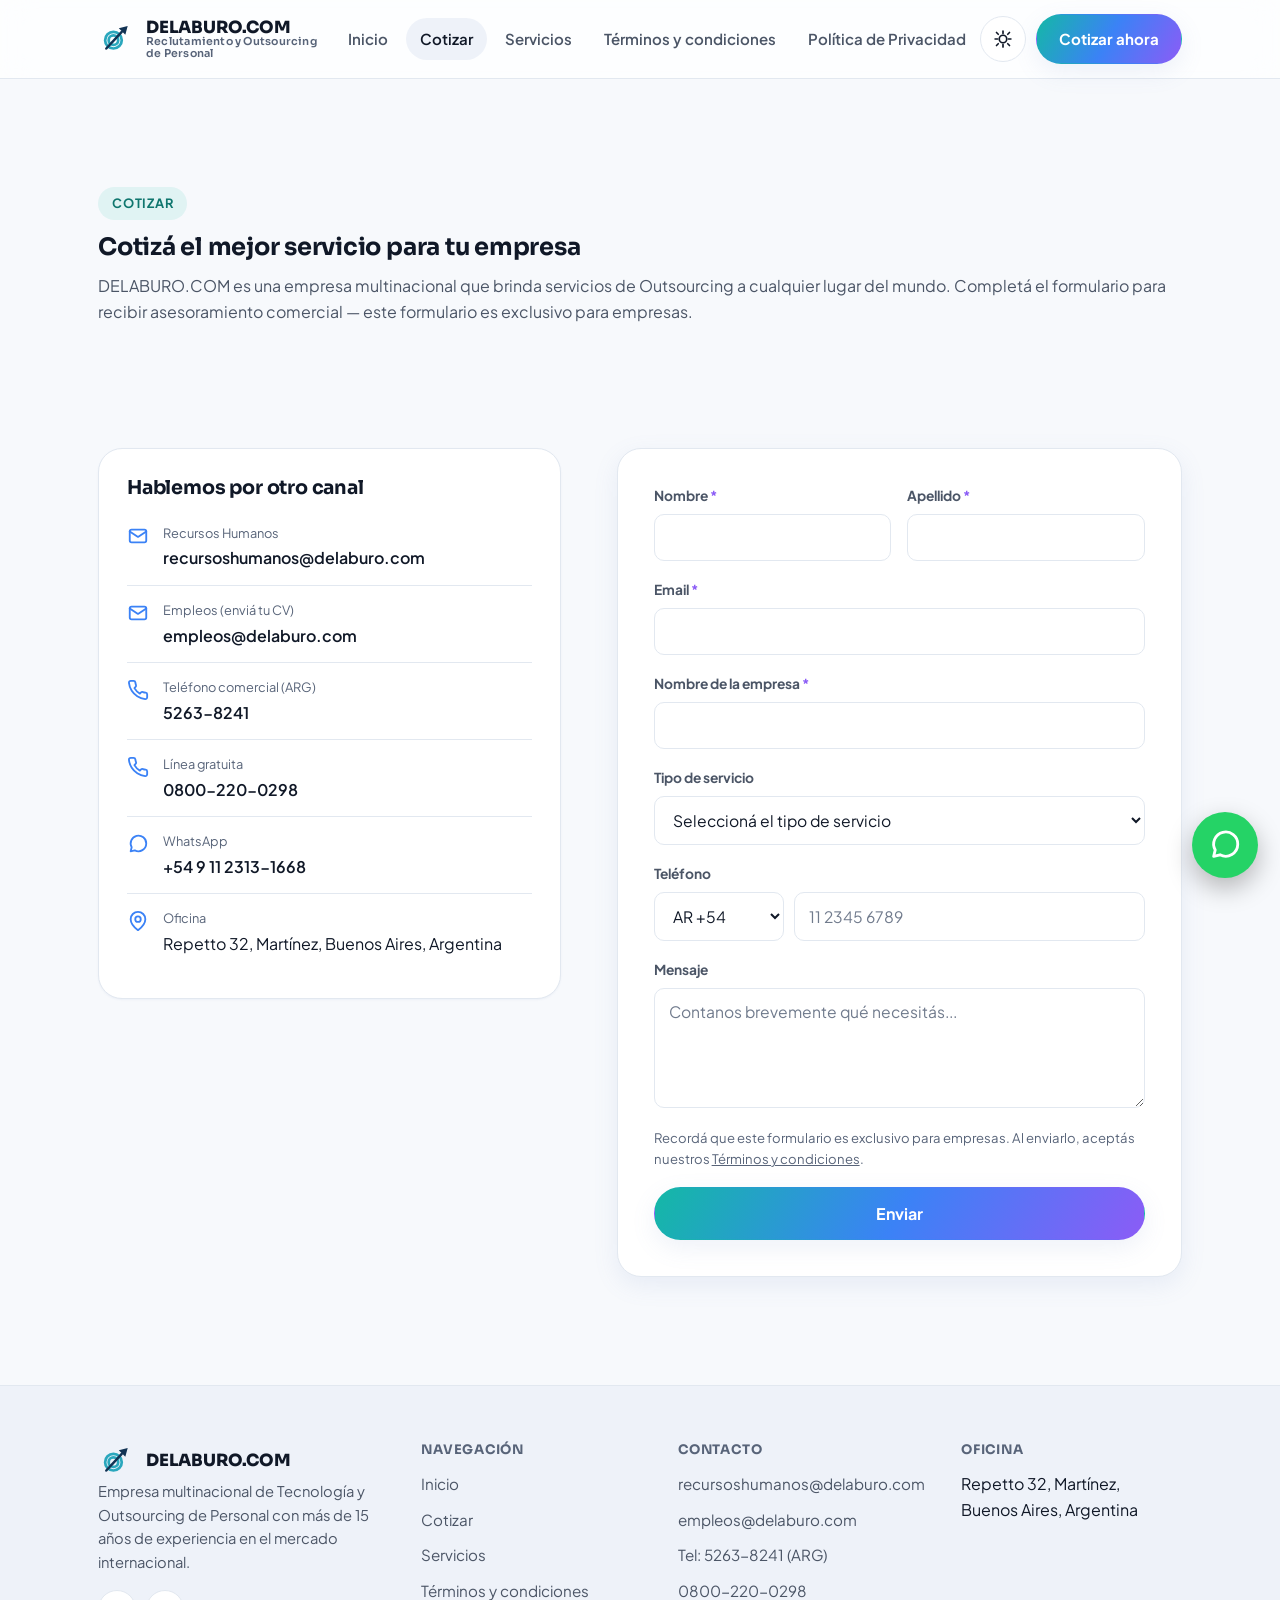
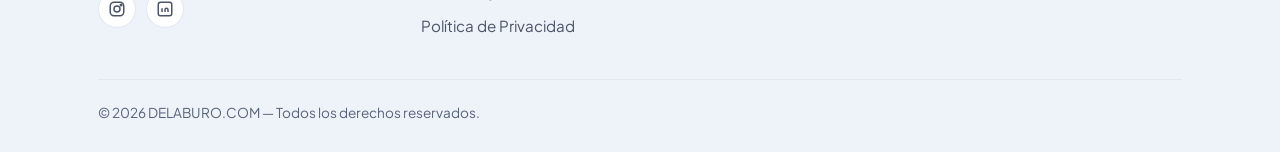
==== commit 194bcc3b: "Update SVG elements and service options in cotizar.html" ====
--- a/cotizar.html
+++ b/cotizar.html
@@ -20,13 +20,10 @@
 <div class="container nav">
 <a href="index.html" class="brand" aria-label="DELABURO.COM — Inicio">
 <svg class="brand-mark" viewBox="0 0 64 64" aria-hidden="true">
-        <rect width="64" height="64" rx="16" fill="#2AA7BD"/>
-        <circle cx="26" cy="34" r="14" fill="none" stroke="#fff" stroke-width="3.2"/>
-        <circle cx="26" cy="34" r="8" fill="none" stroke="#123354" stroke-width="4.4"/>
-        <circle cx="26" cy="34" r="2.6" fill="#fff"/>
+        <circle cx="26" cy="34" r="14" fill="none" stroke="#2AA7BD" stroke-width="4.6"/>
+        <circle cx="26" cy="34" r="8" fill="none" stroke="#2AA7BD" stroke-width="4.6"/>
         <path d="M14 48 L40 20" stroke="#123354" stroke-width="4.2" stroke-linecap="round"/>
         <path d="M35 14 L50 10 L46 25 Z" fill="#123354"/>
-        <path d="M10 44 L16 50 L6 52 Z" fill="#123354"/>
       </svg>
 <span class="brand-text"><strong>DELABURO.COM</strong><span>Reclutamiento y Outsourcing de Personal</span></span>
 </a>
@@ -57,13 +54,10 @@
 <div class="mobile-nav-top">
 <span class="brand">
 <svg class="brand-mark" viewBox="0 0 64 64" aria-hidden="true">
-        <rect width="64" height="64" rx="16" fill="#2AA7BD"/>
-        <circle cx="26" cy="34" r="14" fill="none" stroke="#fff" stroke-width="3.2"/>
-        <circle cx="26" cy="34" r="8" fill="none" stroke="#123354" stroke-width="4.4"/>
-        <circle cx="26" cy="34" r="2.6" fill="#fff"/>
+        <circle cx="26" cy="34" r="14" fill="none" stroke="#2AA7BD" stroke-width="4.6"/>
+        <circle cx="26" cy="34" r="8" fill="none" stroke="#2AA7BD" stroke-width="4.6"/>
         <path d="M14 48 L40 20" stroke="#123354" stroke-width="4.2" stroke-linecap="round"/>
         <path d="M35 14 L50 10 L46 25 Z" fill="#123354"/>
-        <path d="M10 44 L16 50 L6 52 Z" fill="#123354"/>
       </svg>
 <span class="brand-text"><strong>DELABURO.COM</strong></span>
 </span>
@@ -148,14 +142,11 @@
 <label for="servicio">Tipo de servicio</label>
 <select id="servicio" name="servicio">
 <option value="">Seleccioná el tipo de servicio</option>
+<option>Reclutamiento de personal</option>
 <option>Outsourcing de Personal</option>
-<option>Reclutamiento y Selección de Talentos</option>
-<option>Administración de Nóminas y Payroll</option>
-<option>Consultoría especializada</option>
-<option>IT Services e Instalaciones</option>
-<option>Software Factory</option>
-<option>Psicología online</option>
-<option>Otro</option>
+<option>Consultoría</option>
+<option>IT e Infraestructura</option>
+<option>Payroll</option>
 </select>
 </div>
 
@@ -189,13 +180,10 @@
 <div class="footer-brand">
 <a href="index.html" class="brand" aria-label="DELABURO.COM — Inicio">
 <svg class="brand-mark" viewBox="0 0 64 64" aria-hidden="true">
-        <rect width="64" height="64" rx="16" fill="#2AA7BD"/>
-        <circle cx="26" cy="34" r="14" fill="none" stroke="#fff" stroke-width="3.2"/>
-        <circle cx="26" cy="34" r="8" fill="none" stroke="#123354" stroke-width="4.4"/>
-        <circle cx="26" cy="34" r="2.6" fill="#fff"/>
+        <circle cx="26" cy="34" r="14" fill="none" stroke="#2AA7BD" stroke-width="4.6"/>
+        <circle cx="26" cy="34" r="8" fill="none" stroke="#2AA7BD" stroke-width="4.6"/>
         <path d="M14 48 L40 20" stroke="#123354" stroke-width="4.2" stroke-linecap="round"/>
         <path d="M35 14 L50 10 L46 25 Z" fill="#123354"/>
-        <path d="M10 44 L16 50 L6 52 Z" fill="#123354"/>
       </svg>
 <span class="brand-text"><strong>DELABURO.COM</strong></span>
 </a>
